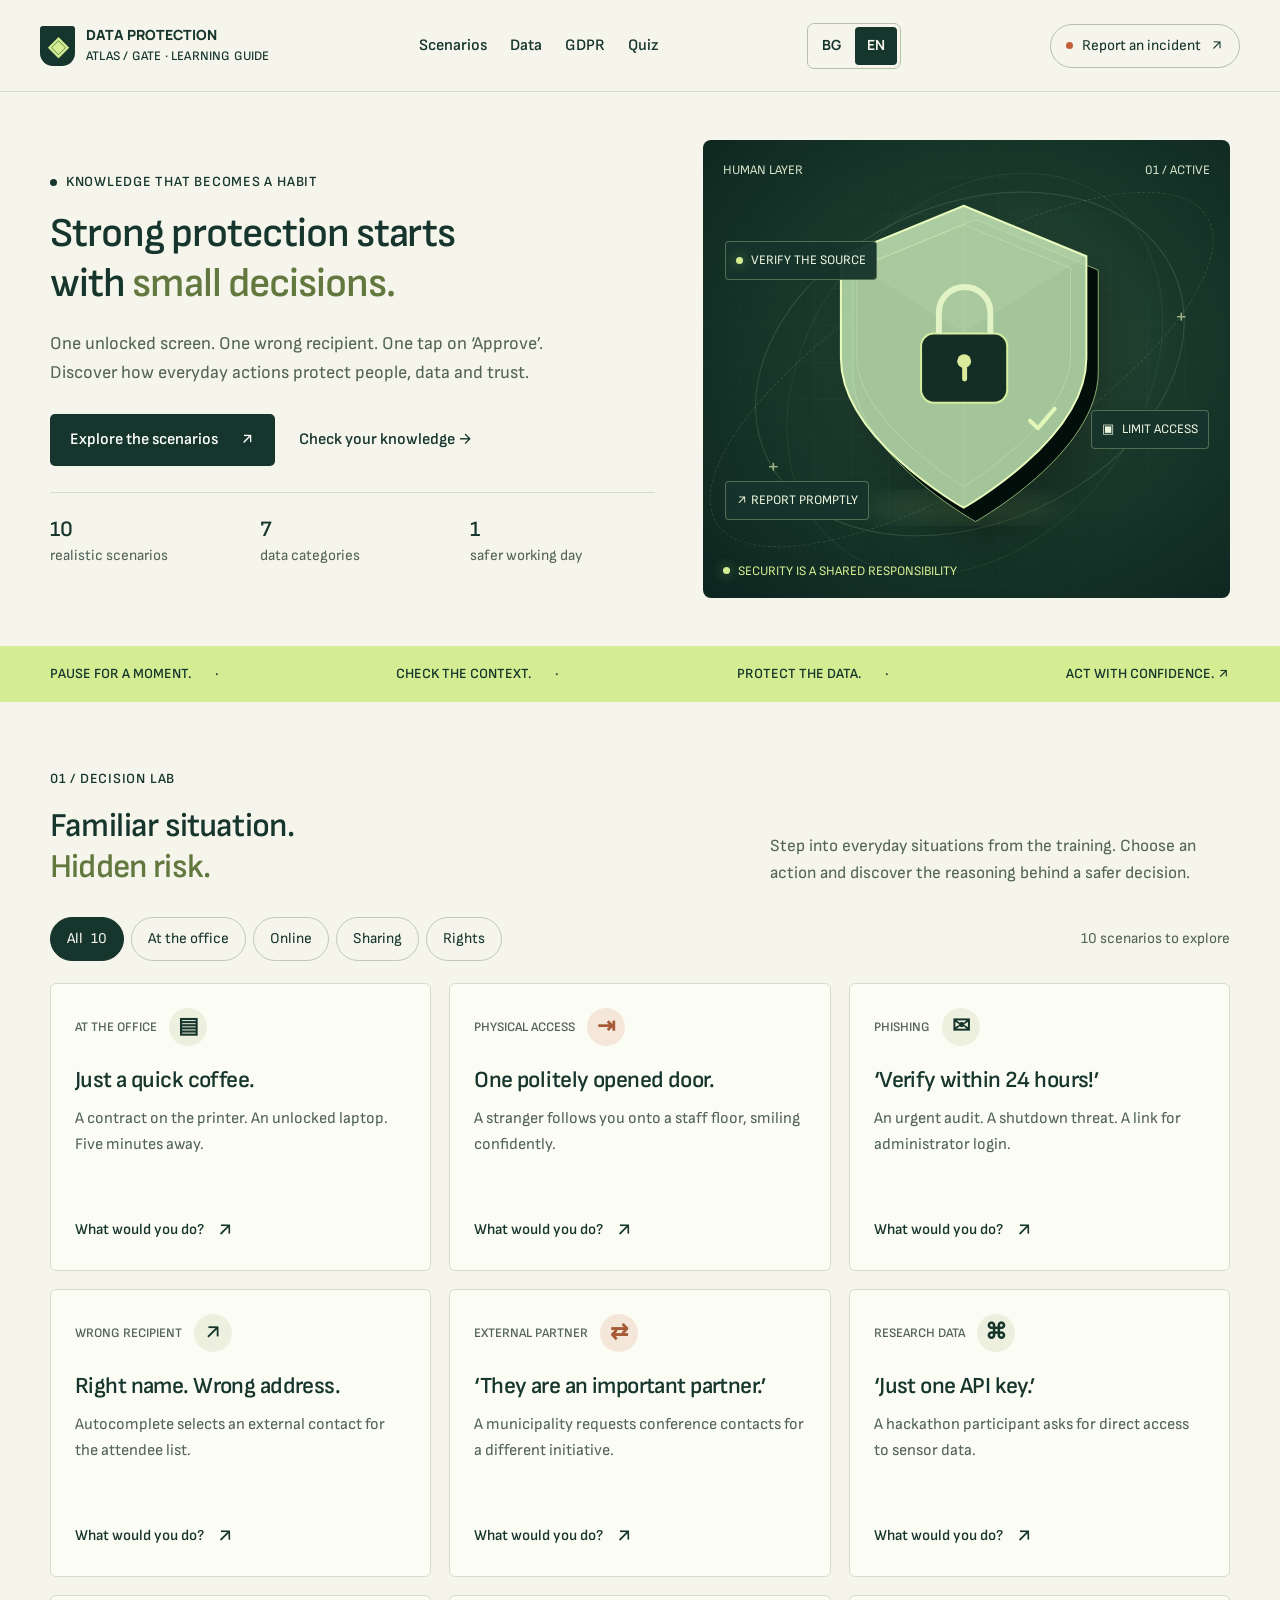
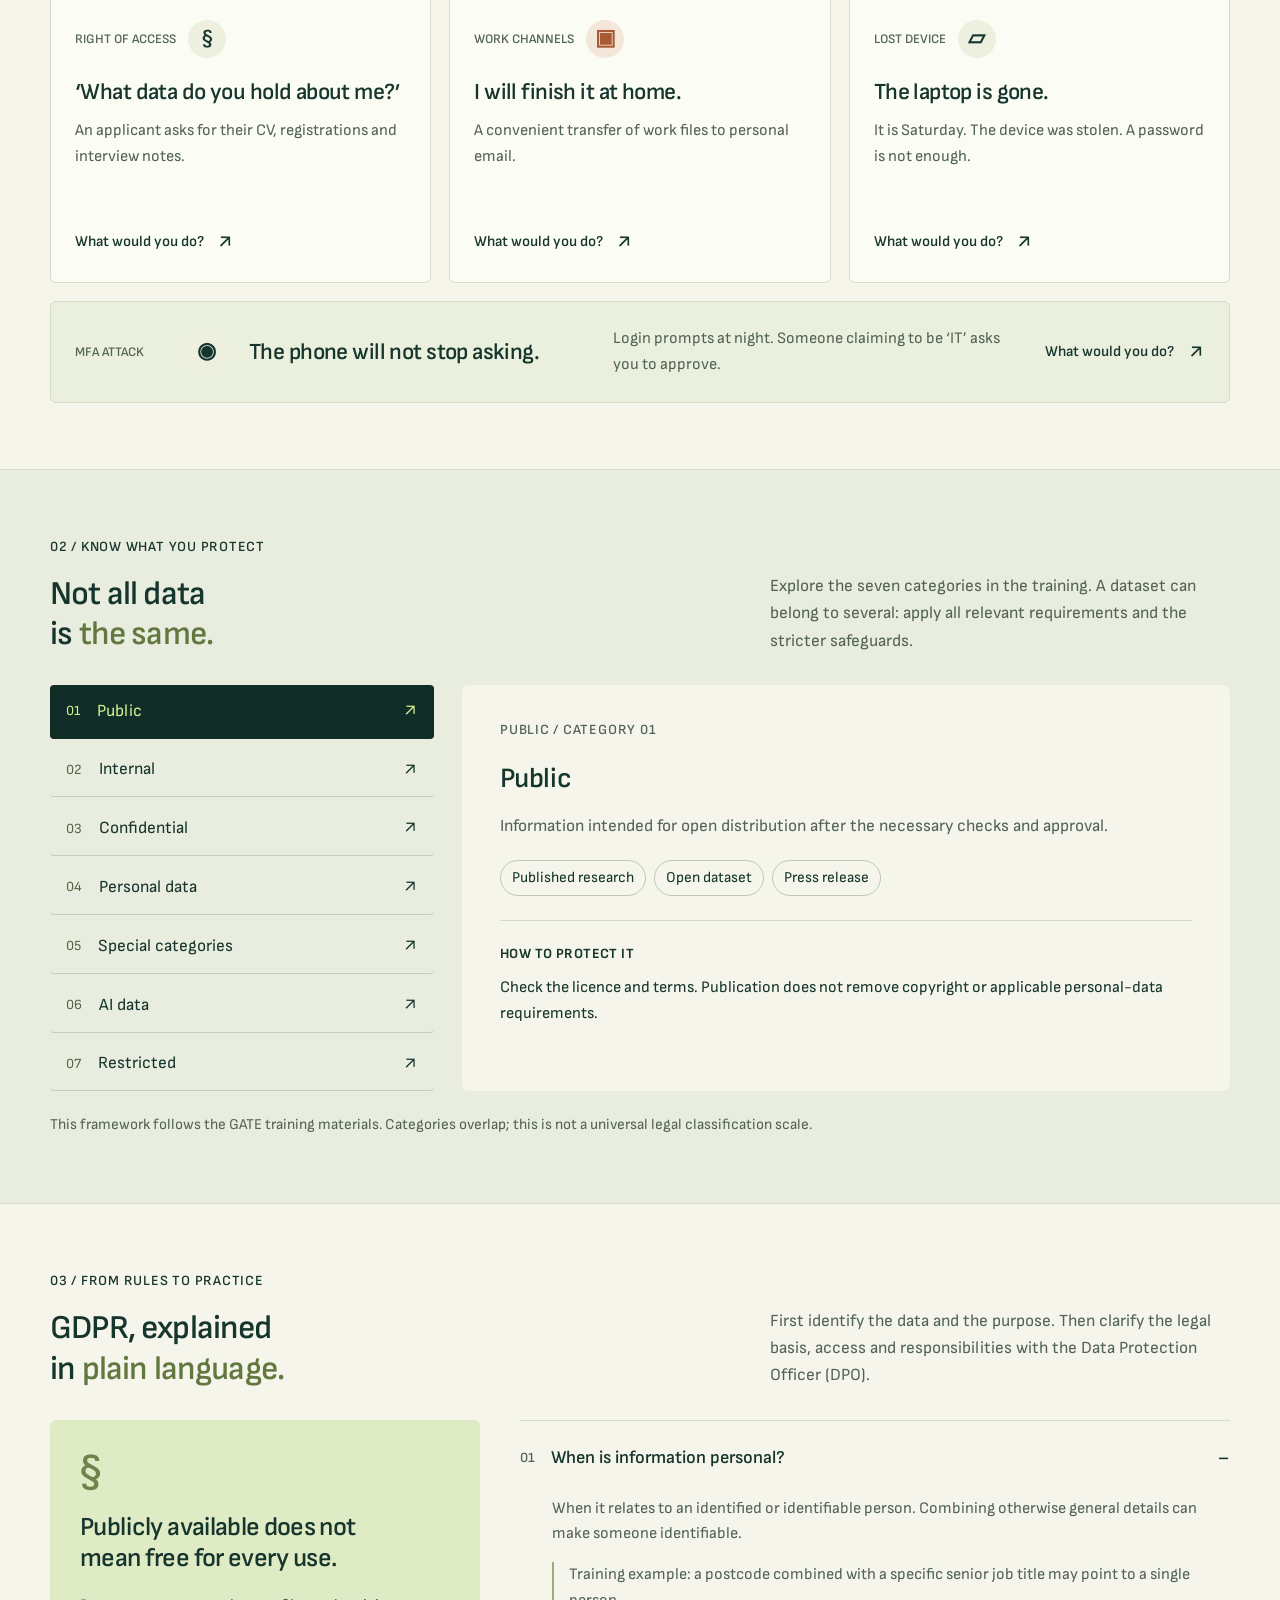
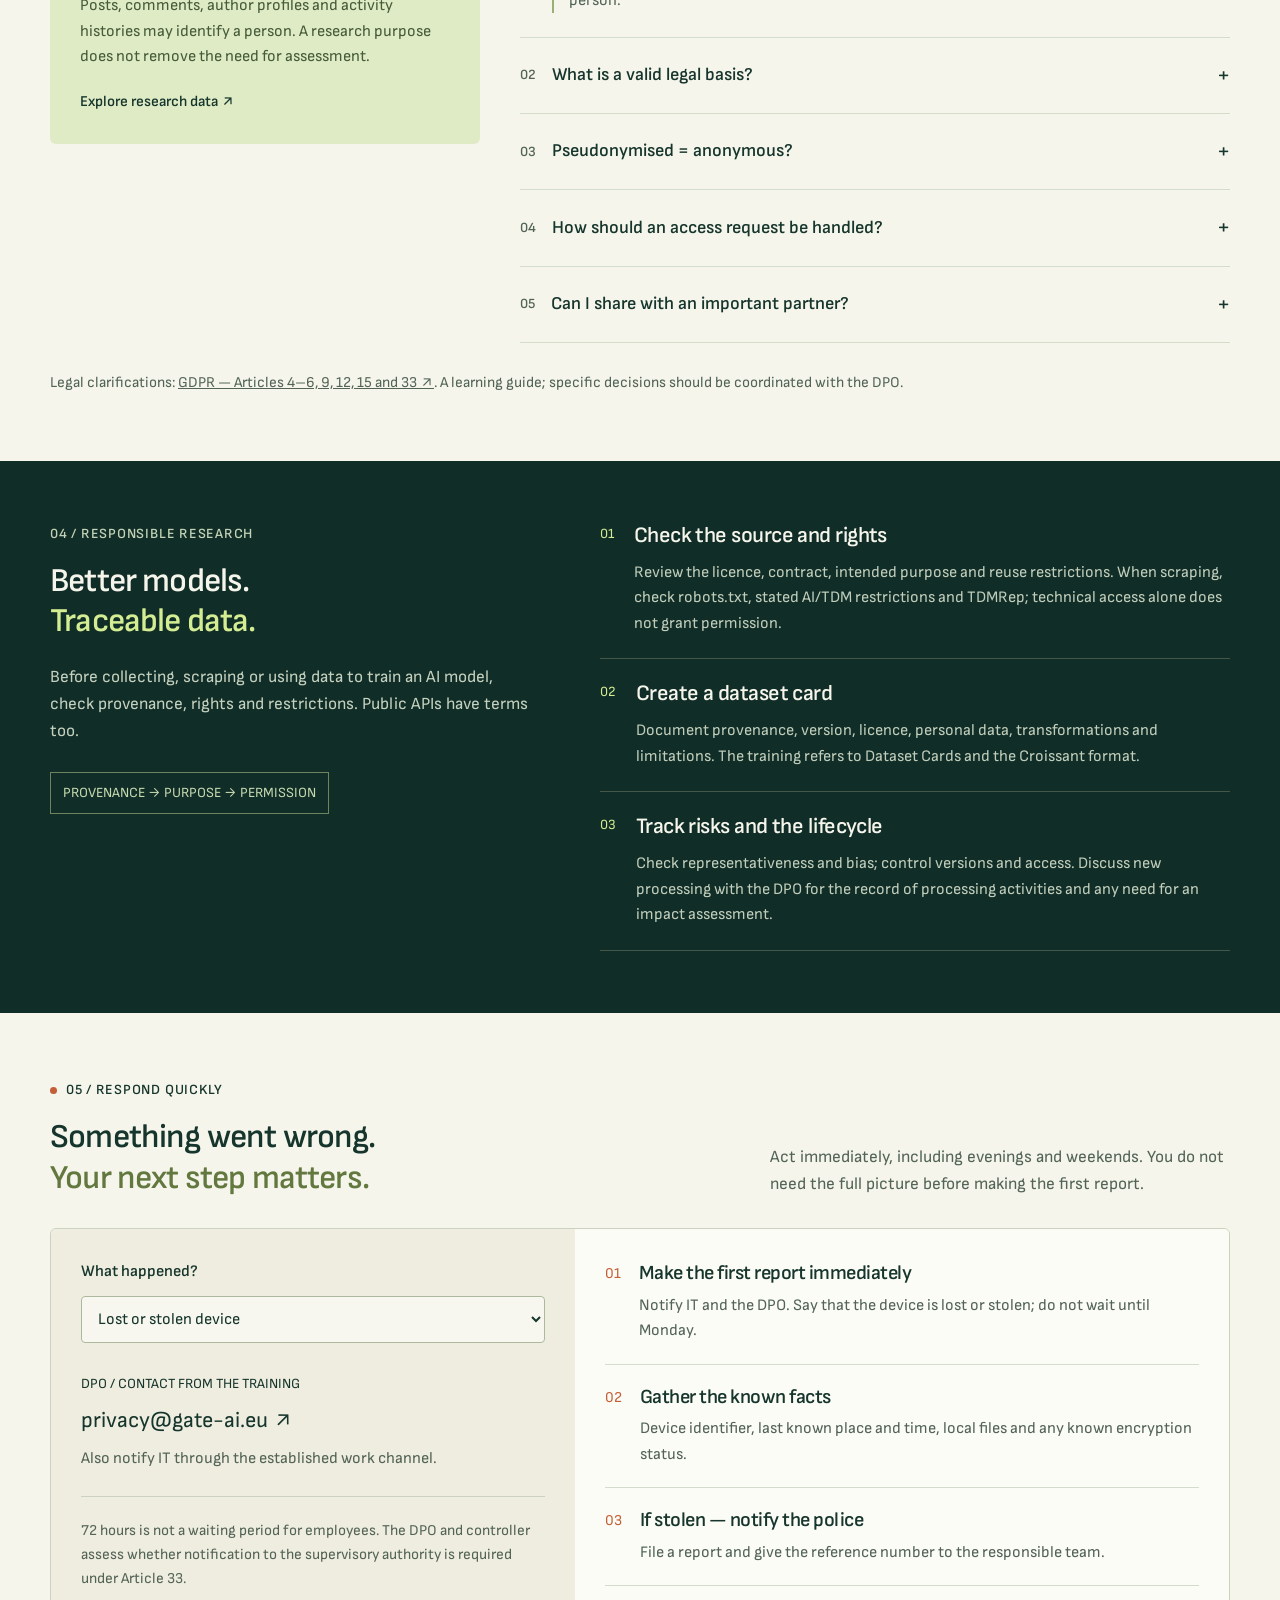
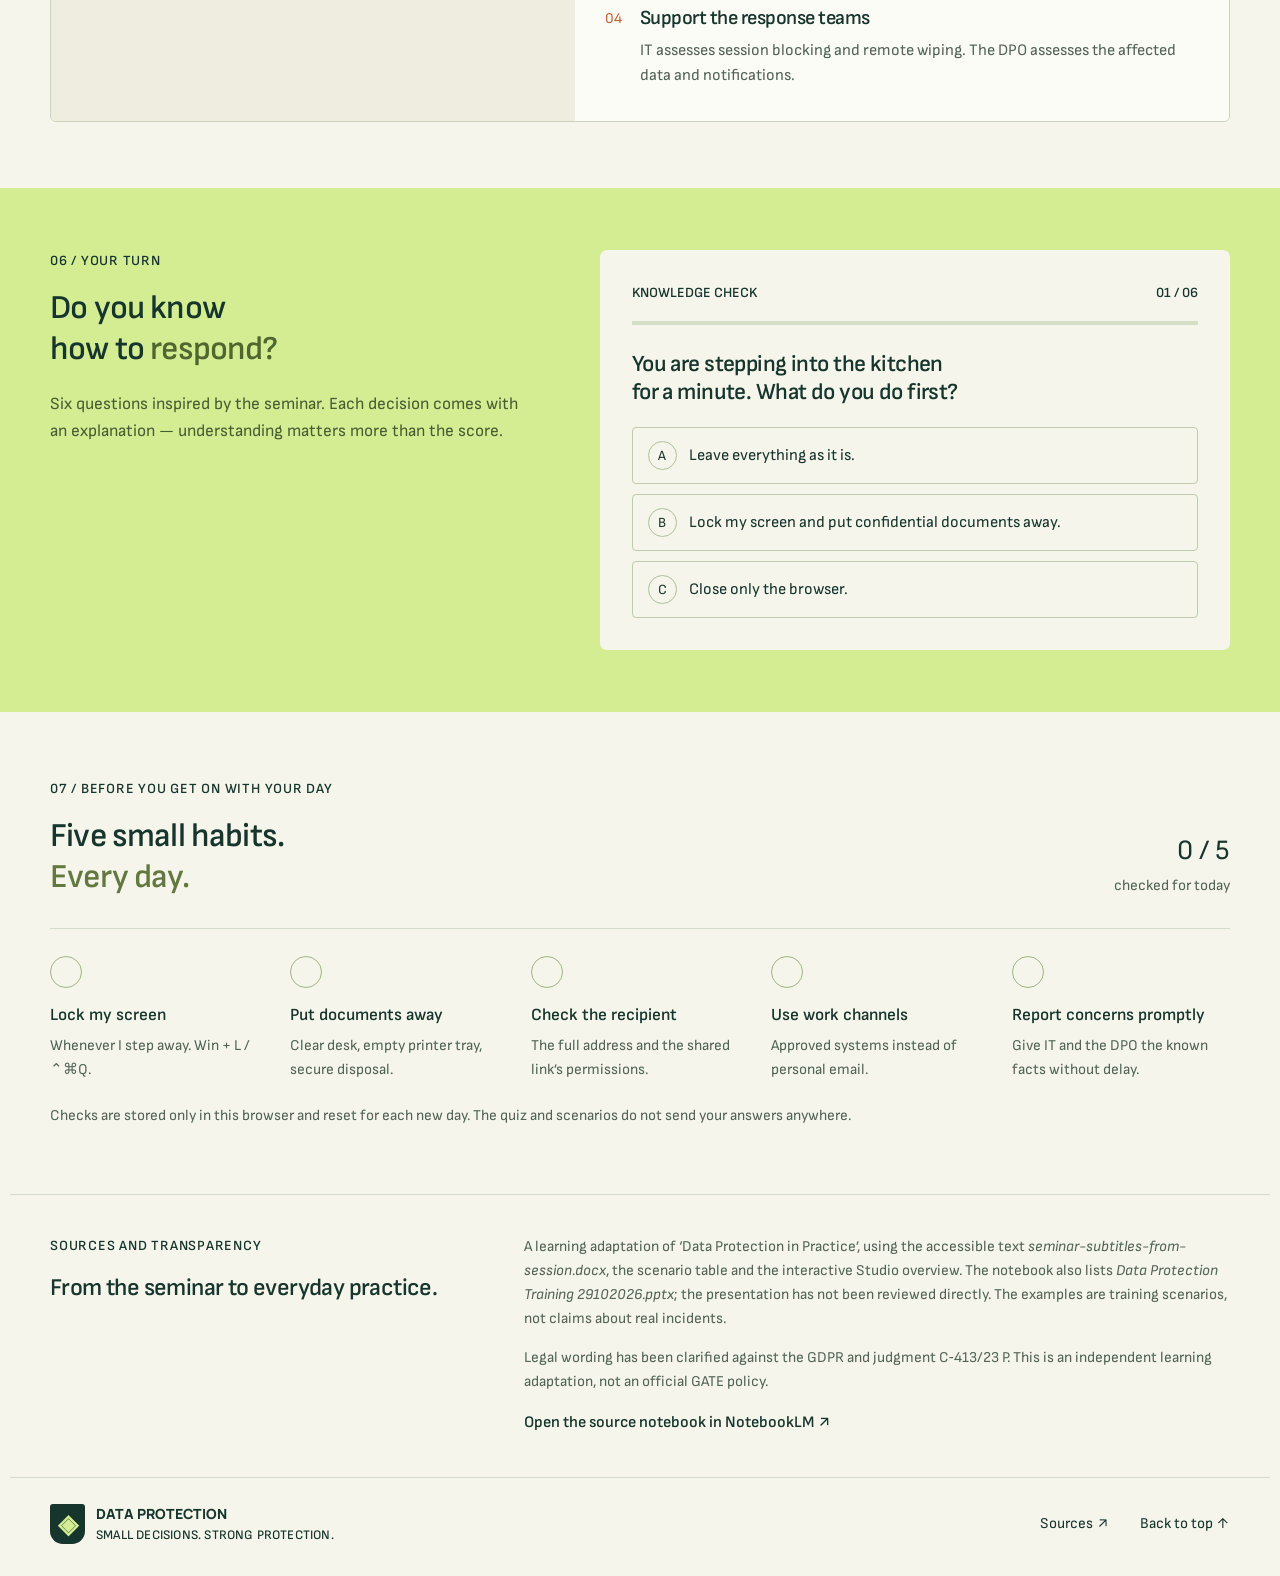
==== en/index.html @ f535b559 "Add bilingual website" ====
<!doctype html>
<html lang="en" data-other-language-url="../">
<head>
  <meta charset="utf-8"><meta name="viewport" content="width=device-width, initial-scale=1">
  <script src="../language.js"></script>
  <meta name="theme-color" content="#122e29">
  <meta name="description" content="Data protection in practice: interactive scenarios, GDPR, classification, research data and incident response. Based on Data Protection in Practice.">
  <title>Data Protection Atlas — Small decisions. Strong protection.</title>
  <link rel="icon" href="data:image/svg+xml,%3Csvg xmlns='http://www.w3.org/2000/svg' viewBox='0 0 64 64'%3E%3Crect width='64' height='64' rx='16' fill='%23122e29'/%3E%3Cpath d='M32 12 49 19v14c0 10-17 20-17 20S15 43 15 33V19Z' fill='%23d9ed98'/%3E%3C/svg%3E">
  <link rel="alternate" hreflang="bg" href="../"><link rel="alternate" hreflang="en" href="./">
  <link rel="preconnect" href="https://fonts.googleapis.com"><link rel="preconnect" href="https://fonts.gstatic.com" crossorigin>
  <link href="https://fonts.googleapis.com/css2?family=Manrope:wght@400;500;600;700;800&family=Sofia+Sans:wght@400;500;600;700;800;900&display=swap" rel="stylesheet">
  <link rel="stylesheet" href="../style.css?v=2"><script src="../content-en.js?v=2" defer></script><script src="../app.js?v=2" defer></script>
</head>
<body>
<a class="skip" href="#main">Skip to content</a><div id="reading-progress" aria-hidden="true"></div>
<header class="header"><a class="brand" href="#" aria-label="Data Protection Atlas — home"><span class="brand-icon">◈</span><span>DATA PROTECTION<span class="brand-sub">ATLAS / GATE · LEARNING GUIDE</span></span></a><nav aria-label="Main navigation"><a href="#scenarios">Scenarios</a><a href="#classification">Data</a><a href="#principles">GDPR</a><a href="#quiz">Quiz</a></nav><div class="language-switch" role="group" aria-label="Language / Език"><a href="../" data-language="bg" lang="bg" aria-label="Български" >BG</a><a href="./" data-language="en" lang="en" aria-label="English" aria-current="page">EN</a></div><a class="header-incident" href="#incident"><span class="signal"></span> Report an incident <span>↗</span></a><button id="menu-toggle" aria-label="Open menu" aria-expanded="false">☰</button></header>
<main id="main">
<section class="hero wrap">
  <div class="hero-copy"><p class="eyebrow"><span class="tiny-dot"></span> KNOWLEDGE THAT BECOMES A HABIT</p><h1>Strong protection starts with <em>small decisions.</em></h1><p class="hero-description">One unlocked screen. One wrong recipient. One tap on ‘Approve’. Discover how everyday actions protect people, data and trust.</p><div class="hero-actions"><a class="button dark" href="#scenarios">Explore the scenarios <span>↗</span></a><a class="text-link" href="#quiz">Check your knowledge <span>→</span></a></div><div class="hero-meta"><span><b>10</b> realistic scenarios</span><span><b>7</b> data categories</span><span><b>1</b> safer working day</span></div></div>
  <div class="hero-art" aria-label="Illustration: data protected by a multilayer shield" role="img"><div class="art-grid"></div><div class="orbit orbit-one"></div><div class="orbit orbit-two"></div><div class="orbit orbit-three"></div><div class="orbit-label label-one"><span class="status-dot"></span> VERIFY THE SOURCE</div><div class="orbit-label label-two"><span class="mini-lock">▣</span> LIMIT ACCESS</div><div class="orbit-label label-three">↗ REPORT PROMPTLY</div><div class="art-top">HUMAN LAYER <span>01 / ACTIVE</span></div><svg class="shield" viewBox="0 0 340 370" fill="none" xmlns="http://www.w3.org/2000/svg"><defs><linearGradient id="shieldFill" x1="40" y1="20" x2="300" y2="330"><stop stop-color="#b6d8aa" stop-opacity=".9"/><stop offset=".5" stop-color="#47725d"/><stop offset="1" stop-color="#1d4237"/></linearGradient><linearGradient id="edge" x1="20" y1="10" x2="330" y2="350"><stop stop-color="#e8fbbd"/><stop offset="1" stop-color="#477a58"/></linearGradient><filter id="glow"><feGaussianBlur stdDeviation="12"/></filter></defs><ellipse cx="170" cy="330" rx="100" ry="15" fill="#b7d776" opacity=".12" filter="url(#glow)"/><path d="M170 25 294 76v103c0 82-124 151-124 151S46 261 46 179V76L170 25Z" fill="#020e0a" stroke="#8eae71" stroke-width="1" transform="translate(12 14)"/><path d="M170 25 294 76v103c0 82-124 151-124 151S46 261 46 179V76L170 25Z" fill="url(#shieldFill)" stroke="url(#edge)" stroke-width="2"/><path d="M170 44 278 88v89c0 66-108 132-108 132S62 243 62 177V88L170 44Z" stroke="#ddf5b8" opacity=".35"/><path d="M170 25v305" stroke="#d8f4ae" opacity=".18"/><path d="m170 25 124 51-124 77L46 76 170 25Z" fill="#e3fac0" opacity=".09"/><rect x="127" y="154" width="87" height="70" rx="13" fill="#142e26" stroke="#d5eea0" stroke-width="2"/><path d="M145 154v-21a26 26 0 0 1 52 0v21" stroke="#e2f3c5" stroke-width="6"/><circle cx="170.5" cy="182" r="7" fill="#daec9c"/><path d="M171 189v11" stroke="#daec9c" stroke-width="5" stroke-linecap="round"/><path d="m237 242 8 8 17-20" stroke="#e3f7bb" stroke-width="4" stroke-linecap="round" stroke-linejoin="round"/></svg><span class="art-cross cross-one">+</span><span class="art-cross cross-two">+</span><div class="art-bottom"><span class="status-dot"></span> SECURITY IS A SHARED RESPONSIBILITY</div></div>
</section>
<div class="principle-strip"><div class="wrap"><span>PAUSE FOR A MOMENT.</span><span>CHECK THE CONTEXT.</span><span>PROTECT THE DATA.</span><span>ACT WITH CONFIDENCE. ↗</span></div></div>
<section class="section wrap" id="scenarios"><div class="section-heading"><div><p class="eyebrow">01 / DECISION LAB</p><h2>Familiar situation.<br><em>Hidden risk.</em></h2></div><p>Step into everyday situations from the training. Choose an action and discover the reasoning behind a safer decision.</p></div><div class="filter-row"><div class="filters" role="group" aria-label="Filter scenarios"><button class="filter active" data-filter="all" aria-pressed="true">All <span>10</span></button><button class="filter" data-filter="office" aria-pressed="false">At the office</button><button class="filter" data-filter="digital" aria-pressed="false">Online</button><button class="filter" data-filter="sharing" aria-pressed="false">Sharing</button><button class="filter" data-filter="rights" aria-pressed="false">Rights</button></div><span id="case-count" aria-live="polite">10 scenarios to explore</span></div><div id="scenario-grid" class="scenario-grid"></div></section>
<section class="classification-section" id="classification"><div class="wrap"><div class="section-heading"><div><p class="eyebrow">02 / KNOW WHAT YOU PROTECT</p><h2>Not all data<br>is <em>the same.</em></h2></div><p>Explore the seven categories in the training. A dataset can belong to several: apply all relevant requirements and the stricter safeguards.</p></div><div class="classification-layout"><div id="category-tabs" class="category-tabs" role="tablist" aria-label="Data categories" aria-orientation="vertical"></div><div id="category-panel" class="category-panel" role="tabpanel" tabindex="0"></div></div><p class="small-note">This framework follows the GATE training materials. Categories overlap; this is not a universal legal classification scale.</p></div></section>
<section class="section wrap" id="principles"><div class="section-heading"><div><p class="eyebrow">03 / FROM RULES TO PRACTICE</p><h2>GDPR, explained<br>in <em>plain language.</em></h2></div><p>First identify the data and the purpose. Then clarify the legal basis, access and responsibilities with the Data Protection Officer (DPO).</p></div><div class="gdpr-layout"><aside class="gdpr-card"><span class="huge-symbol">§</span><h3>Publicly available does not mean free for every use.</h3><p>Posts, comments, author profiles and activity histories may identify a person. A research purpose does not remove the need for assessment.</p><a href="#research">Explore research data ↗</a></aside><div class="accordions">
<details open><summary><span>01</span> When is information personal?</summary><div><p>When it relates to an identified or identifiable person. Combining otherwise general details can make someone identifiable.</p><p class="example">Training example: a postcode combined with a specific senior job title may point to a single person.</p></div></details>
<details><summary><span>02</span> What is a valid legal basis?</summary><div><p>Consent, contract, legal obligation, vital interests, public task or legitimate interests — depending on the processing. Research does not automatically qualify as a public task; the DPO checks the legal foundation and conditions.</p><p>Special categories also require an applicable Article 9 condition. Consent is one possible basis, not a universal solution.</p></div></details>
<details><summary><span>03</span> Pseudonymised = anonymous?</summary><div><p>Replacing names with codes does not guarantee anonymity. Assess the actual possibility of re-identification.</p><p>In C‑413/23 P, the Court clarifies that the assessment of pseudonymised data also depends on the recipient and the means available to them. Do not call a dataset anonymous simply because it has no names.</p><a class="source-link" href="https://curia.europa.eu/site/upload/docs/application/pdf/2025-09/cp250107en.pdf" target="_blank" rel="noopener">Court of Justice of the EU · C‑413/23 P ↗</a></div></details>
<details><summary><span>04</span> How should an access request be handled?</summary><div><p>Forward it to the DPO immediately. Identity and information about other people are checked before responding. The usual deadline is one month; Article 12(3) allows a further two months under its conditions, with notice within the first month.</p><p class="example">In the scenario: an applicant requests registrations, newsletter records, their CV and interview notes. Do not ignore the request or send an unchecked full archive.</p></div></details>
<details><summary><span>05</span> Can I share with an important partner?</summary><div><p>Partnership and urgency are not sufficient grounds. Clarify the recipient, purpose, permissibility, minimum scope, terms and secure channel with the responsible team.</p><p class="example">In the scenario: conference contacts are requested for another initiative. Hold the transfer until the DPO has reviewed it.</p></div></details>
</div></div><p class="legal-source">Legal clarifications: <a href="https://eur-lex.europa.eu/eli/reg/2016/679/oj?locale=en" target="_blank" rel="noopener">GDPR — Articles 4–6, 9, 12, 15 and 33 ↗</a>. A learning guide; specific decisions should be coordinated with the DPO.</p></section>
<section class="research-section" id="research"><div class="wrap research-layout"><div><p class="eyebrow">04 / RESPONSIBLE RESEARCH</p><h2>Better models.<br><em>Traceable data.</em></h2><p>Before collecting, scraping or using data to train an AI model, check provenance, rights and restrictions. Public APIs have terms too.</p><span class="research-stamp">PROVENANCE → PURPOSE → PERMISSION</span></div><div class="research-steps"><article><span>01</span><div><h3>Check the source and rights</h3><p>Review the licence, contract, intended purpose and reuse restrictions. When scraping, check robots.txt, stated AI/TDM restrictions and TDMRep; technical access alone does not grant permission.</p></div></article><article><span>02</span><div><h3>Create a dataset card</h3><p>Document provenance, version, licence, personal data, transformations and limitations. The training refers to Dataset Cards and the Croissant format.</p></div></article><article><span>03</span><div><h3>Track risks and the lifecycle</h3><p>Check representativeness and bias; control versions and access. Discuss new processing with the DPO for the record of processing activities and any need for an impact assessment.</p></div></article></div></div></section>
<section class="section wrap" id="incident"><div class="section-heading"><div><p class="eyebrow"><span class="orange-dot"></span> 05 / RESPOND QUICKLY</p><h2>Something went wrong.<br><em>Your next step matters.</em></h2></div><p>Act immediately, including evenings and weekends. You do not need the full picture before making the first report.</p></div><div class="incident-box"><div class="incident-sidebar"><label for="incident-select">What happened?</label><select id="incident-select"><option value="device">Lost or stolen device</option><option value="email">Email sent to the wrong recipient</option><option value="phishing">Phishing or a disclosed password</option><option value="mfa">Unexpected MFA prompts</option></select><div class="contact-box"><span>DPO / CONTACT FROM THE TRAINING</span><a href="mailto:privacy@gate-ai.eu">privacy@gate-ai.eu ↗</a><p>Also notify IT through the established work channel.</p></div><p class="incident-caution">72 hours is not a waiting period for employees. The DPO and controller assess whether notification to the supervisory authority is required under Article 33.</p></div><ol id="incident-steps" class="incident-steps" aria-live="polite"></ol></div></section>
<section class="quiz-section" id="quiz"><div class="wrap quiz-layout"><div class="quiz-intro"><p class="eyebrow">06 / YOUR TURN</p><h2>Do you know<br>how to <em>respond?</em></h2><p>Six questions inspired by the seminar. Each decision comes with an explanation — understanding matters more than the score.</p><div class="quiz-art" aria-hidden="true">?<span>✓</span></div></div><div id="quiz-content" class="quiz-content" aria-live="polite"></div></div></section>
<section class="section wrap" id="habits"><div class="section-heading"><div><p class="eyebrow">07 / BEFORE YOU GET ON WITH YOUR DAY</p><h2>Five small habits.<br><em>Every day.</em></h2></div><div class="habit-counter"><span id="habit-number">0 / 5</span><span>checked for today</span></div></div><div class="habits"><label><input type="checkbox" data-habit="screen"><span class="check-visual"></span><span><b>Lock my screen</b><small>Whenever I step away. Win + L / ⌃⌘Q.</small></span></label><label><input type="checkbox" data-habit="paper"><span class="check-visual"></span><span><b>Put documents away</b><small>Clear desk, empty printer tray, secure disposal.</small></span></label><label><input type="checkbox" data-habit="recipient"><span class="check-visual"></span><span><b>Check the recipient</b><small>The full address and the shared link’s permissions.</small></span></label><label><input type="checkbox" data-habit="channel"><span class="check-visual"></span><span><b>Use work channels</b><small>Approved systems instead of personal email.</small></span></label><label><input type="checkbox" data-habit="report"><span class="check-visual"></span><span><b>Report concerns promptly</b><small>Give IT and the DPO the known facts without delay.</small></span></label></div><p class="small-note">Checks are stored only in this browser and reset for each new day. The quiz and scenarios do not send your answers anywhere.</p></section>
<section class="sources wrap" id="sources"><div><p class="eyebrow">SOURCES AND TRANSPARENCY</p><h3>From the seminar to everyday practice.</h3></div><div><p>A learning adaptation of ‘Data Protection in Practice’, using the accessible text <i>seminar-subtitles-from-session.docx</i>, the scenario table and the interactive Studio overview. The notebook also lists <i>Data Protection Training 29102026.pptx</i>; the presentation has not been reviewed directly. The examples are training scenarios, not claims about real incidents.</p><p>Legal wording has been clarified against the GDPR and judgment C‑413/23 P. This is an independent learning adaptation, not an official GATE policy.</p><a class="text-link" href="https://notebook.google.com/notebook/cb498f1d-897c-44f0-a179-e2a9420a075d" target="_blank" rel="noopener">Open the source notebook in NotebookLM ↗</a></div></section>
</main><footer class="footer wrap"><a class="brand" href="#"><span class="brand-icon">◈</span><span>DATA PROTECTION<span class="brand-sub">SMALL DECISIONS. STRONG PROTECTION.</span></span></a><a href="#sources">Sources ↗</a><a href="#main">Back to top ↑</a></footer>
<dialog id="scenario-dialog" aria-labelledby="dialog-title"><button class="dialog-close" aria-label="Close scenario">×</button><div id="scenario-content"></div></dialog>
</body></html>
---- style.css ----
:root {
  --paper: #f5f5eb;
  --ink: #16352c;
  --muted: #536457;
  --lime: #d4ed93;
  --line: #d4dccb;
  --orange: #c35e36;
  --dark: #102d27;
  --font: 'Sofia Sans', sans-serif;
}
* { box-sizing: border-box; }
html { scroll-behavior: auto; scroll-padding-top: 112px; }
body { margin: 0; background: var(--paper); color: var(--ink); font-family: var(--font); font-size: 1.0625rem; line-height: 1.6; }
button, input, select { font: inherit; }
button, a, select, input { touch-action: manipulation; }
button, a { -webkit-tap-highlight-color: transparent; }
button { cursor: pointer; color: inherit; }
a { color: inherit; text-decoration: none; }
a:hover { text-decoration: underline; text-underline-offset: 4px; }
:is(button, a, summary, select, input):focus-visible { outline: 3px solid var(--orange); outline-offset: 4px; }
h1, h2, h3, p { margin: 0; }
h1, h2, h3 { font-weight: 600; line-height: 1.22; letter-spacing: -.025em; text-wrap: balance; }
h1 { font-size: clamp(2rem, 3.2vw, 2.75rem); max-width: 620px; }
h2 { font-size: clamp(1.75rem, 2.6vw, 2.125rem); }
h3 { font-size: 1.375rem; }
em { font-style: normal; color: #62783f; }
.wrap { max-width: 1260px; margin: auto; padding-inline: 40px; }
.header { position: sticky; top: 0; z-index: 40; background: var(--paper); min-height: 92px; max-width: 1380px; margin: auto; padding: 16px 40px; display: flex; align-items: center; justify-content: space-between; gap: 24px; border-bottom: 1px solid var(--line); }
.brand { display: flex; align-items: center; gap: 11px; font-family: Manrope, sans-serif; font-size: .875rem; font-weight: 800; line-height: 1.6; }
.brand:hover { text-decoration: none; }
.brand-icon { width: 35px; height: 40px; flex-shrink: 0; background: var(--ink); color: var(--lime); display: grid; place-content: center; border-radius: 3px 3px 13px 13px; font-size: 1.625rem; }
.brand-sub { font-family: var(--font); display: block; font-size: .8125rem; font-weight: 500; letter-spacing: .015em; }
.header nav { display: flex; gap: 23px; font-size: 1rem; font-weight: 600; }
.header nav a { padding-block: 8px; }
.header-incident { border: 1px solid #b5c1aa; border-radius: 24px; padding: 9px 15px; display: flex; gap: 9px; align-items: center; font-size: .9375rem; white-space: nowrap; }
.signal, .tiny-dot, .orange-dot, .status-dot { display: inline-block; width: 7px; height: 7px; border-radius: 50%; background: var(--orange); flex-shrink: 0; }
.tiny-dot { background: var(--ink); margin-right: 5px; }
.status-dot { background: var(--lime); box-shadow: 0 0 12px #b5d97c88; }
.orange-dot { margin-right: 5px; }
.language-switch { display: flex; flex-shrink: 0; border: 1px solid #b5c1aa; padding: 3px; border-radius: 7px; gap: 2px; }
.language-switch a { min-height: 38px; min-width: 42px; display: grid; place-content: center; border-radius: 4px; font-family: Manrope, sans-serif; font-size: .875rem; font-weight: 700; }
.language-switch a[aria-current] { background: var(--ink); color: var(--paper); }
.language-switch a:hover { background: #dce7c6; color: var(--ink); text-decoration: none; }
#menu-toggle { display: none; border: 1px solid var(--line); border-radius: 5px; background: transparent; min-height: 44px; min-width: 44px; font-size: 1.375rem; }
.eyebrow { font-size: .875rem; letter-spacing: .055em; font-weight: 600; line-height: 1.5; margin-bottom: 17px; }
.hero { display: grid; grid-template-columns: 1.15fr 1fr; align-items: center; gap: 48px; padding-top: 48px; padding-bottom: 48px; }
.hero-description { font-size: 1.125rem; max-width: 560px; margin-top: 22px; color: var(--muted); }
.hero-actions { display: flex; align-items: center; flex-wrap: wrap; gap: 18px 24px; margin-top: 26px; }
.button { display: inline-flex; justify-content: space-between; align-items: center; gap: 22px; padding: 12px 19px; border-radius: 5px; border: 1px solid transparent; font-size: 1rem; font-weight: 600; transition: background .2s; min-height: 46px; }
.button:hover { text-decoration: none; }
.button.dark { background: var(--ink); color: #fff; }
.button.dark:hover { background: #315440; }
.text-link { font-weight: 600; font-size: 1rem; text-underline-offset: 4px; }
.hero-meta { display: flex; gap: 25px; padding-top: 22px; margin-top: 26px; border-top: 1px solid var(--line); font-size: .9375rem; color: var(--muted); line-height: 1.45; }
.hero-meta span { flex: 1; }
.hero-meta b { font-size: 1.375rem; display: block; line-height: 1.4; color: var(--ink); font-weight: 600; }
.hero-art { background: radial-gradient(ellipse at 55% 45%, #396044 0%, #19382b 46%, #0c251f 100%); width: 100%; aspect-ratio: 1.15; min-height: 390px; border-radius: 8px; position: relative; overflow: hidden; color: var(--lime); isolation: isolate; }
.art-grid { position: absolute; inset: 0; background-image: linear-gradient(#b6d2920d 1px, transparent 1px), linear-gradient(90deg,#b6d2920d 1px,transparent 1px); background-size: 37px 37px; mask-image: radial-gradient(ellipse,black,transparent); }
.shield { position: absolute; width: 69%; height: 80%; left: 15%; top: 9%; filter: drop-shadow(12px 18px 23px #0005); animation: float 7s ease-in-out infinite; }
.orbit { position: absolute; border: 1px solid #cce3aa28; border-radius: 50%; width: 85%; height: 70%; left: 8%; top: 14%; transform: rotate(-24deg); }
.orbit-two { width: 110%; height: 46%; left: -6%; top: 27%; transform: rotate(-32deg); border-style: dashed; }
.orbit-three { width: 63%; height: 96%; top: 3%; left: 20%; transform: rotate(38deg); border-color: #b6d29215; }
.art-top { position: absolute; top: 20px; left: 20px; right: 20px; display: flex; justify-content: space-between; gap: 12px; font-size: .8125rem; color: #d6e2c9; }
.orbit-label { position: absolute; z-index: 2; display: flex; align-items: center; gap: 8px; font-size: .8125rem; color: #edf5df; border: 1px solid #9fb68a70; background: #17352cf5; padding: 8px 10px; border-radius: 4px; }
.label-one { top: 22%; left: 4%; }
.label-two { right: 4%; top: 59%; }
.label-three { bottom: 17%; left: 4%; }
.art-bottom { position: absolute; bottom: 18px; left: 20px; right: 20px; display: flex; gap: 8px; align-items: center; font-size: .8125rem; line-height: 1.4; }
.art-cross { position: absolute; color: #9eb184; font-size: 1.3125rem; }
.cross-one { top: 35%; right: 8%; }
.cross-two { bottom: 25%; left: 12%; }
.principle-strip { background: var(--lime); padding: 17px 0; }
.principle-strip .wrap { display: flex; justify-content: space-between; align-items: center; gap: 18px; font-size: .875rem; font-weight: 600; }
.principle-strip span:not(:last-child):after { content: '·'; margin-left: 24px; }
.section { padding-top: 66px; padding-bottom: 66px; }
.section-heading { display: flex; justify-content: space-between; align-items: flex-end; gap: 40px; margin-bottom: 30px; }
.section-heading > p { max-width: 460px; color: var(--muted); font-size: 1.0625rem; }
.filter-row { display: flex; align-items: center; justify-content: space-between; margin-bottom: 22px; gap: 18px; }
.filters { display: flex; gap: 7px; flex-wrap: wrap; }
.filter { border: 1px solid #bfcbb2; border-radius: 24px; background: transparent; padding: 8px 16px; font-size: .9375rem; min-height: 44px; }
.filter.active { background: var(--ink); color: var(--paper); border-color: var(--ink); }
.filter span { margin-left: 5px; }
#case-count { font-size: .9375rem; color: var(--muted); }
.scenario-grid { display: grid; grid-template-columns: repeat(3,1fr); gap: 18px; }
.scenario-card { padding: 24px; border: 1px solid var(--line); border-radius: 6px; background: #fbfcf4; display: flex; flex-direction: column; text-align: left; min-height: 288px; transition: border .2s, box-shadow .2s; }
.scenario-card:hover { border-color: #8b9f71; box-shadow: 0 5px 20px #16352c0c; }
.scenario-top { display: flex; align-items: center; justify-content: space-between; gap: 12px; font-size: .8125rem; font-weight: 600; color: var(--muted); margin-bottom: 20px; line-height: 1.4; }
.scenario-icon { font-size: 1.375rem; flex-shrink: 0; width: 38px; height: 38px; display: grid; place-content: center; border-radius: 50%; background: #edf0df; color: var(--ink); }
.scenario-card:nth-child(3n+2) .scenario-icon { background: #f4e6d9; color: #a65b36; }
.scenario-card h3 { font-size: 1.4375rem; }
.scenario-card p { font-size: 1rem; color: var(--muted); margin: 12px 0 23px; }
.scenario-bottom { display: flex; justify-content: space-between; align-items: center; gap: 12px; margin-top: auto; font-size: .9375rem; font-weight: 600; }
.scenario-bottom .arrow { font-size: 1.25rem; }
.scenario-grid:has(> :nth-child(10)) .scenario-card:last-child { grid-column: 1/-1; min-height: auto; display: grid; grid-template-columns: 150px 1fr 1.2fr 160px; gap: 24px; align-items: center; background: #eaf0dd; }
.scenario-grid:has(> :nth-child(10)) .scenario-card:last-child :is(.scenario-top,p,.scenario-bottom) { margin: 0; }
.classification-section { background: #e9eddf; border-block: 1px solid var(--line); padding: 66px 0; }
.classification-layout { display: grid; grid-template-columns: .85fr 1.7fr; gap: 28px; }
.category-tabs { display: flex; flex-direction: column; gap: 5px; }
.category-tab { display: flex; align-items: center; gap: 17px; background: transparent; border: 0; border-bottom: 1px solid #c4cfb8; text-align: left; padding: 12px 16px; font-size: 1.0625rem; border-radius: 4px; min-height: 51px; }
.category-tab span { font-size: .875rem; color: #536745; }
.category-tab b { margin-left: auto; font-size: 1.125rem; font-weight: 400; }
.category-tab[aria-selected=true] { background: var(--dark); color: var(--lime); border-color: var(--dark); }
.category-tab[aria-selected=true] span { color: var(--lime); }
.category-panel { background: var(--paper); padding: 34px 38px; border-radius: 6px; min-height: 380px; }
.category-panel .eyebrow { color: var(--muted); }
.category-panel h3 { font-size: 1.75rem; margin: 22px 0 17px; }
.category-panel > p:not(.eyebrow) { font-size: 1.0625rem; color: var(--muted); }
.category-examples { display: flex; gap: 8px; flex-wrap: wrap; margin: 20px 0; }
.category-examples span { font-size: .9375rem; border: 1px solid #bdc9af; padding: 5px 11px; border-radius: 20px; }
.category-rule { border-top: 1px solid var(--line); padding-top: 19px; margin-top: 24px; }
.category-rule b { font-size: .875rem; letter-spacing: .03em; }
.category-rule p { font-size: 1rem; margin-top: 8px; }
.small-note { font-size: .9375rem; color: var(--muted); margin-top: 22px; }
.gdpr-layout { display: grid; grid-template-columns: 1fr 1.65fr; gap: 40px; }
.gdpr-card { padding: 30px; background: #dfebc5; border-radius: 6px; align-self: start; }
.huge-symbol { display: inline-block; font-size: 2.75rem; font-weight: 500; line-height: 1; color: #6e844b; }
.gdpr-card h3 { font-size: 1.625rem; margin: 18px 0; }
.gdpr-card p { font-size: 1rem; color: #455b39; }
.gdpr-card a { display: block; margin-top: 20px; font-size: .9375rem; font-weight: 600; }
.accordions details { border-bottom: 1px solid var(--line); }
.accordions details:first-child { border-top: 1px solid var(--line); }
.accordions summary { display: flex; gap: 16px; align-items: center; list-style: none; cursor: pointer; padding: 20px 0; font-size: 1.125rem; font-weight: 600; }
.accordions summary::-webkit-details-marker { display: none; }
.accordions summary span { font-size: .875rem; color: var(--muted); }
.accordions summary:after { content: '+'; margin-left: auto; font-size: 1.375rem; font-weight: 400; }
.accordions details[open] summary:after { content: '−'; }
.accordions details > div { padding: 0 8px 24px 32px; font-size: 1rem; color: var(--muted); }
.accordions details p + p { margin-top: 15px; }
.example { border-left: 2px solid #9aaf74; padding-left: 15px; }
.source-link { display: inline-block; margin-top: 14px; font-size: .9375rem; text-decoration: underline; }
.legal-source { font-size: .9375rem; color: var(--muted); margin-top: 28px; }
.legal-source a { text-decoration: underline; }
.research-section { background: var(--dark); color: var(--paper); padding: 62px 0; }
.research-layout { display: grid; grid-template-columns: 1fr 1.3fr; gap: 65px; }
.research-section em { color: var(--lime); }
.research-section .eyebrow { color: #c3d2b6; }
.research-layout > div > p:not(.eyebrow) { font-size: 1.0625rem; color: #c5d1bf; margin-top: 22px; }
.research-stamp { display: inline-block; font-size: .875rem; color: #c5d9af; border: 1px solid #6e845f; padding: 9px 12px; margin-top: 26px; }
.research-steps article { display: flex; gap: 20px; padding: 22px 0; border-bottom: 1px solid #43584a; }
.research-steps article:first-child { padding-top: 0; }
.research-steps article > span { font-size: .875rem; color: var(--lime); }
.research-steps h3 { font-size: 1.375rem; }
.research-steps p { font-size: 1rem; margin-top: 10px; color: #c0cdbb; }
.incident-box { display: grid; grid-template-columns: 1fr 1.25fr; border: 1px solid #cdd1bf; border-radius: 6px; overflow: hidden; }
.incident-sidebar { background: #eeeddf; padding: 30px; }
.incident-sidebar label { display: block; font-size: 1rem; font-weight: 600; margin-bottom: 11px; }
.incident-sidebar select { padding: 12px 30px 12px 12px; max-width: 100%; width: 100%; border: 1px solid #acb99e; background: #f7f7ef; color: var(--ink); border-radius: 4px; font-size: 1rem; }
.contact-box { margin-top: 30px; }
.contact-box > span { font-size: .875rem; display: block; }
.contact-box a { font-size: 1.375rem; display: block; margin: 8px 0; overflow-wrap: anywhere; }
.contact-box p { font-size: 1rem; color: var(--muted); }
.incident-caution { font-size: .9375rem; border-top: 1px solid #cdd1bf; padding-top: 22px; margin-top: 24px; color: var(--muted); }
.incident-steps { list-style: none; padding: 12px 30px; margin: 0; background: #fcfcf6; counter-reset: step; }
.incident-steps li { display: flex; gap: 18px; padding: 20px 0; border-bottom: 1px solid var(--line); counter-increment: step; }
.incident-steps li:last-child { border: 0; }
.incident-steps li:before { content: '0' counter(step); flex-shrink: 0; color: var(--orange); font-size: .9375rem; margin-top: 1px; }
.incident-steps h3 { font-size: 1.25rem; }
.incident-steps p { font-size: 1rem; color: var(--muted); margin-top: 7px; }
.quiz-section { background: var(--lime); padding: 62px 0; }
.quiz-layout { display: grid; grid-template-columns: 1fr 1.3fr; gap: 65px; }
.quiz-intro h2 em { color: #4f672e; }
.quiz-intro > p:not(.eyebrow) { font-size: 1.0625rem; margin-top: 22px; color: #475d32; }
.quiz-art { display: none; }
.quiz-content { padding: 32px; background: var(--paper); border-radius: 7px; align-self: start; min-height: 390px; }
.quiz-top { font-size: .875rem; font-weight: 600; display: flex; justify-content: space-between; gap: 15px; margin-bottom: 17px; }
.quiz-track { height: 4px; background: #d5dfc5; margin-bottom: 25px; }
.quiz-track span { display: block; height: 100%; background: #78964d; transition: width .3s; }
.quiz-content h3 { font-size: 1.4375rem; margin-bottom: 21px; }
.answer-options { display: flex; flex-direction: column; gap: 10px; }
.answer-option { display: flex; gap: 12px; align-items: center; text-align: left; border: 1px solid #bdcbae; border-radius: 4px; padding: 13px 15px; background: transparent; font-size: 1rem; line-height: 1.5; min-height: 49px; }
.answer-option:before { content: attr(data-letter); font-size: .875rem; border: 1px solid #afc199; width: 27px; height: 27px; display: grid; place-content: center; flex-shrink: 0; border-radius: 50%; }
.answer-option:hover:not(:disabled) { background: #e8eedb; }
.answer-option.correct { background: #dfecc6; border-color: #789647; }
.answer-option.wrong { background: #f3e4d9; border-color: #b8754b; }
.answer-option:disabled { cursor: default; color: var(--ink); }
.feedback { font-size: 1rem; background: #e6edd9; padding: 19px; border-radius: 4px; margin-top: 18px; }
.feedback.wrong { background: #f1e4d9; }
.feedback b { display: block; margin-bottom: 7px; }
.feedback .button { margin-top: 18px; }
.quiz-result-number { font-size: 2.5rem; line-height: 1.2; font-weight: 600; margin: 20px 0; }
.quiz-result-number span { font-size: 1.5rem; color: #607440; }
.quiz-result p { font-size: 1rem; color: var(--muted); margin-bottom: 20px; }
.habit-counter { display: flex; flex-direction: column; align-items: flex-end; font-size: .9375rem; color: var(--muted); }
.habit-counter > span:first-child { font-size: 1.75rem; color: var(--ink); }
.habits { display: grid; grid-template-columns: repeat(5,1fr); gap: 22px; border-top: 1px solid var(--line); padding-top: 27px; }
.habits label { display: flex; flex-direction: column; gap: 16px; position: relative; cursor: pointer; }
.habits input { position: absolute; left: 0; top: 0; width: 32px; height: 32px; opacity: 0; cursor: pointer; }
.check-visual { width: 32px; height: 32px; border: 1px solid #9fb588; border-radius: 50%; display: grid; place-content: center; flex-shrink: 0; }
.habits input:checked + .check-visual { background: var(--ink); border-color: var(--ink); color: var(--lime); }
.habits input:checked + .check-visual:after { content: '✓'; font-size: 1rem; }
.habits input:focus-visible + .check-visual { outline: 3px solid var(--orange); outline-offset: 4px; }
.habits b { font-size: 1.0625rem; display: block; line-height: 1.4; font-weight: 600; }
.habits small { font-size: .9375rem; color: var(--muted); display: block; margin-top: 7px; }
.sources { padding-top: 40px; padding-bottom: 40px; border-top: 1px solid var(--line); display: grid; grid-template-columns: .9fr 1.5fr; gap: 50px; }
.sources h3 { font-size: 1.5rem; }
.sources p:not(.eyebrow) { font-size: .9375rem; color: var(--muted); margin-bottom: 15px; }
.footer { padding-top: 25px; padding-bottom: 30px; border-top: 1px solid var(--line); display: flex; align-items: center; gap: 30px; }
.footer .brand { margin-right: auto; }
.footer > a:not(.brand) { font-size: .9375rem; }
.skip { position: fixed; left: 20px; top: -80px; z-index: 100; background: var(--lime); padding: 10px; }
.skip:focus { top: 10px; }
#reading-progress { position: fixed; top: 0; left: 0; width: 0; height: 3px; background: var(--orange); z-index: 50; }
dialog { border: 1px solid #a6b995; background: var(--paper); color: var(--ink); border-radius: 10px; padding: 38px; max-width: 690px; width: calc(100% - 32px); max-height: 90vh; overflow: auto; box-shadow: 0 30px 130px #0005; }
dialog::backdrop { background: #0c201dcc; backdrop-filter: blur(7px); }
.dialog-close { position: absolute; right: 9px; top: 7px; font-size: 1.75rem; border: 0; background: transparent; line-height: 1; min-height: 44px; min-width: 44px; }
.dialog-tag { font-size: .875rem; color: var(--muted); margin: 0 20px 19px 0; }
.dialog-title { font-size: 1.75rem; margin-bottom: 20px; }
.dialog-story { font-size: 1.0625rem; color: var(--muted); margin-bottom: 25px; }
.dialog-question { font-size: .9375rem; font-weight: 600; margin-bottom: 13px; }
.dialog-source { font-size: .9375rem; color: var(--muted); margin-top: 20px; }
.dialog-source a { text-decoration: underline; }
.scenario-done { color: #466724; }
.case-status { display: block; font-size: .9375rem; margin-top: 17px; color: var(--muted); }
@keyframes float { 0%,100% { transform: translateY(0) rotate(-1deg); } 50% { transform: translateY(-6px) rotate(1deg); } }
@media (max-width: 1150px) {
  .wrap { padding-inline: 30px; }
  .header { padding-inline: 30px; gap: 18px; }
  .header nav { gap: 15px; }
  .header-incident { font-size: .875rem; padding: 9px 11px; }
  .hero { gap: 32px; }
  .hero-art { min-height: 380px; }
  .hero-meta { gap: 17px; }
  .scenario-grid { grid-template-columns: repeat(2,1fr); }
  .scenario-grid:has(> :nth-child(10)) .scenario-card:last-child { grid-column: auto; display: flex; min-height: 288px; }
  .scenario-grid:has(> :nth-child(10)) .scenario-card:last-child .scenario-top { margin-bottom: 20px; }
  .scenario-grid:has(> :nth-child(10)) .scenario-card:last-child p { margin: 12px 0 23px; }
  .scenario-grid:has(> :nth-child(10)) .scenario-card:last-child .scenario-bottom { margin-top: auto; }
  .research-layout, .quiz-layout { gap: 40px; }
  .habits { grid-template-columns: repeat(3,1fr); gap: 28px; }
}
@media (max-width: 1000px) {
  .header { flex-wrap: wrap; }
  .header nav { display: none; position: absolute; left: 0; right: 0; top: 100%; z-index: 10; padding: 20px 30px; background: var(--paper); border-bottom: 1px solid var(--line); justify-content: space-around; gap: 20px; }
  .header nav.open { display: flex; }
  .language-switch { margin-left: auto; }
  #menu-toggle { display: block; }
  .hero { gap: 26px; }
  .hero-art { min-height: 360px; }
  .hero-description { font-size: 1.0625rem; }
  .art-top { font-size: .8125rem; left: 15px; right: 15px; }
  .art-bottom { left: 15px; right: 15px; }
  .orbit-label { font-size: .8125rem; }
  .hero-meta { flex-wrap: wrap; }
  .hero-meta span { flex-basis: 80px; }
  .principle-strip span:not(:last-child):after { display: none; }
  .section-heading { gap: 28px; }
  .section-heading > p { max-width: 42%; }
  .classification-layout { grid-template-columns: .9fr 1.4fr; gap: 22px; }
  .category-panel { padding: 28px; }
  .gdpr-layout { grid-template-columns: 1fr 1.5fr; gap: 27px; }
  .gdpr-card { padding: 25px; }
  .research-layout, .quiz-layout { gap: 30px; grid-template-columns: 1fr 1.3fr; }
  .quiz-content { padding: 26px; }
  .incident-sidebar { padding: 25px; }
  .incident-steps { padding-inline: 24px; }
}
@media (max-width: 700px) {
  .wrap { padding-inline: 22px; }
  .header { min-height: 82px; padding: 16px 22px; gap: 12px; }
  .brand { font-size: .8125rem; gap: 8px; }
  .brand-sub { font-size: .8125rem; }
  .brand-icon { width: 29px; height: 35px; font-size: 1.375rem; }
  .header .brand-sub { max-width: 195px; }
  .header-incident { display: none; }
  .header nav { padding: 15px 22px; gap: 16px; flex-wrap: wrap; }
  .language-switch a { min-width: 38px; min-height: 36px; }
  #menu-toggle { min-width: 40px; }
  .hero { display: flex; flex-direction: column; gap: 32px; padding-top: 34px; padding-bottom: 35px; }
  .hero-copy { width: 100%; }
  h1 { font-size: 2.125rem; line-height: 1.23; max-width: 580px; }
  h2 { font-size: 1.875rem; }
  .eyebrow { font-size: .875rem; margin-bottom: 16px; }
  .hero-description { margin-top: 19px; max-width: none; }
  .hero-actions { margin-top: 23px; gap: 18px; }
  .hero-meta { gap: 18px; margin-top: 23px; padding-top: 20px; font-size: .9375rem; }
  .hero-art { min-height: 350px; max-width: 520px; aspect-ratio: 1.25; }
  .art-top { top: 17px; }
  .art-bottom { bottom: 15px; }
  .principle-strip .wrap { display: grid; grid-template-columns: 1fr 1fr; gap: 12px 24px; font-size: .875rem; }
  .section { padding-top: 48px; padding-bottom: 48px; }
  .section-heading { display: block; margin-bottom: 27px; }
  .section-heading > p { max-width: none; margin-top: 19px; }
  .filter-row { display: block; }
  .filters { gap: 7px; }
  .filter { padding: 8px 13px; }
  #case-count { display: block; margin-top: 15px; }
  .scenario-grid { gap: 15px; }
  .scenario-card { padding: 21px; min-height: 280px; }
  .scenario-card h3 { font-size: 1.375rem; }
  .scenario-grid:has(> :nth-child(10)) .scenario-card:last-child { gap: 0; }
  .classification-section { padding: 48px 0; }
  .classification-layout { display: flex; flex-direction: column; gap: 18px; }
  .category-tabs { display: grid; grid-template-columns: 1fr 1fr; gap: 7px; }
  .category-tab { min-height: 50px; font-size: 1rem; padding: 10px 13px; border: 1px solid #bdcbb0; gap: 10px; }
  .category-tab:last-child { grid-column: 1/-1; }
  .category-tab b { display: none; }
  .category-panel { padding: 26px; min-height: 360px; }
  .category-panel h3 { font-size: 1.625rem; margin-top: 20px; }
  .gdpr-layout { display: block; }
  .gdpr-card { padding: 26px; margin-bottom: 28px; }
  .huge-symbol { float: right; margin-left: 15px; }
  .gdpr-card h3 { margin-top: 0; font-size: 1.5rem; }
  .accordions summary { font-size: 1.125rem; gap: 13px; }
  .accordions details > div { padding-left: 28px; }
  .research-section, .quiz-section { padding: 48px 0; }
  .research-layout, .quiz-layout { display: block; }
  .research-steps { margin-top: 30px; }
  .research-steps article { gap: 17px; }
  .incident-box { display: block; }
  .incident-sidebar { padding: 25px; }
  .incident-steps { padding: 10px 25px; }
  .quiz-content { margin-top: 28px; padding: 26px; min-height: 370px; }
  .quiz-content h3 { font-size: 1.375rem; }
  .quiz-top { font-size: .875rem; }
  .habit-counter { margin-top: 20px; align-items: center; flex-direction: row; gap: 15px; }
  .habits { grid-template-columns: 1fr 1fr; gap: 27px; }
  .sources { grid-template-columns: 1fr; gap: 22px; padding-top: 34px; padding-bottom: 34px; }
  .footer { gap: 20px; flex-wrap: wrap; }
  .footer .brand { width: 100%; margin-bottom: 6px; }
  dialog { padding: 32px 25px; }
  .dialog-title { font-size: 1.625rem; }
}
@media (max-width: 480px) {
  .header { gap: 10px; }
  .header .brand { flex: 1 1 180px; }
  .header .brand-sub { max-width: 175px; line-height: 1.35; margin-top: 2px; }
  .language-switch { gap: 0; padding: 2px; }
  .language-switch a { min-width: 34px; }
  h1 { font-size: 2rem; }
  .hero-meta { gap: 15px; }
  .hero-art { min-height: 335px; aspect-ratio: 1; }
  .art-top { font-size: .8125rem; gap: 8px; }
  .orbit-label { padding: 7px 8px; font-size: .8125rem; }
  .art-bottom { font-size: .8125rem; }
  .principle-strip .wrap { gap: 12px 16px; }
  .scenario-grid { grid-template-columns: 1fr; }
  .scenario-card, .scenario-grid:has(> :nth-child(10)) .scenario-card:last-child { min-height: auto; padding: 24px; }
  .scenario-card .scenario-top { margin-bottom: 18px; }
  .scenario-bottom { padding-top: 2px; }
  .habits { grid-template-columns: 1fr; }
  .habits label { flex-direction: row; align-items: flex-start; gap: 16px; }
  .quiz-content { padding: 23px; }
  .answer-option { padding: 12px; gap: 10px; }
  .feedback { padding: 16px; }
}
@media (prefers-reduced-motion: reduce) {
  html { scroll-behavior: auto; }
  *, *:before, *:after { animation: none !important; transition: none !important; }
}
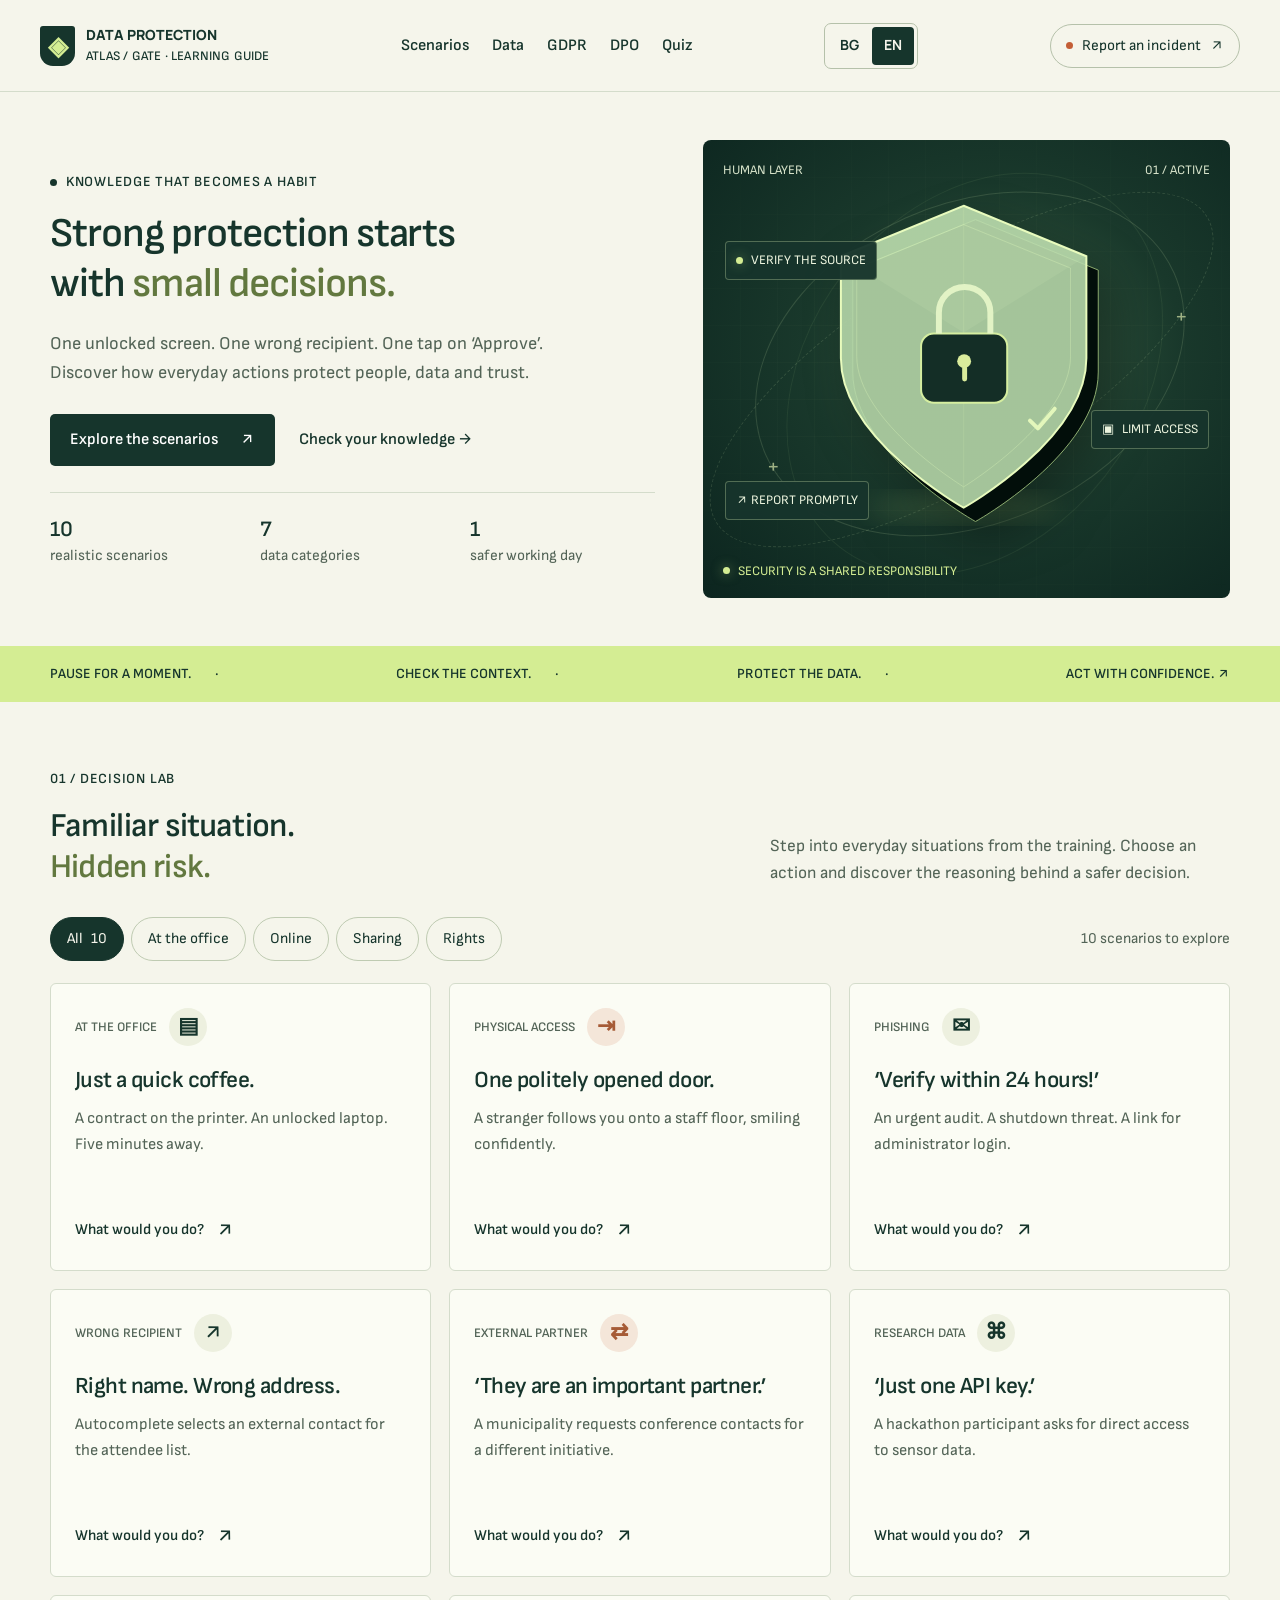
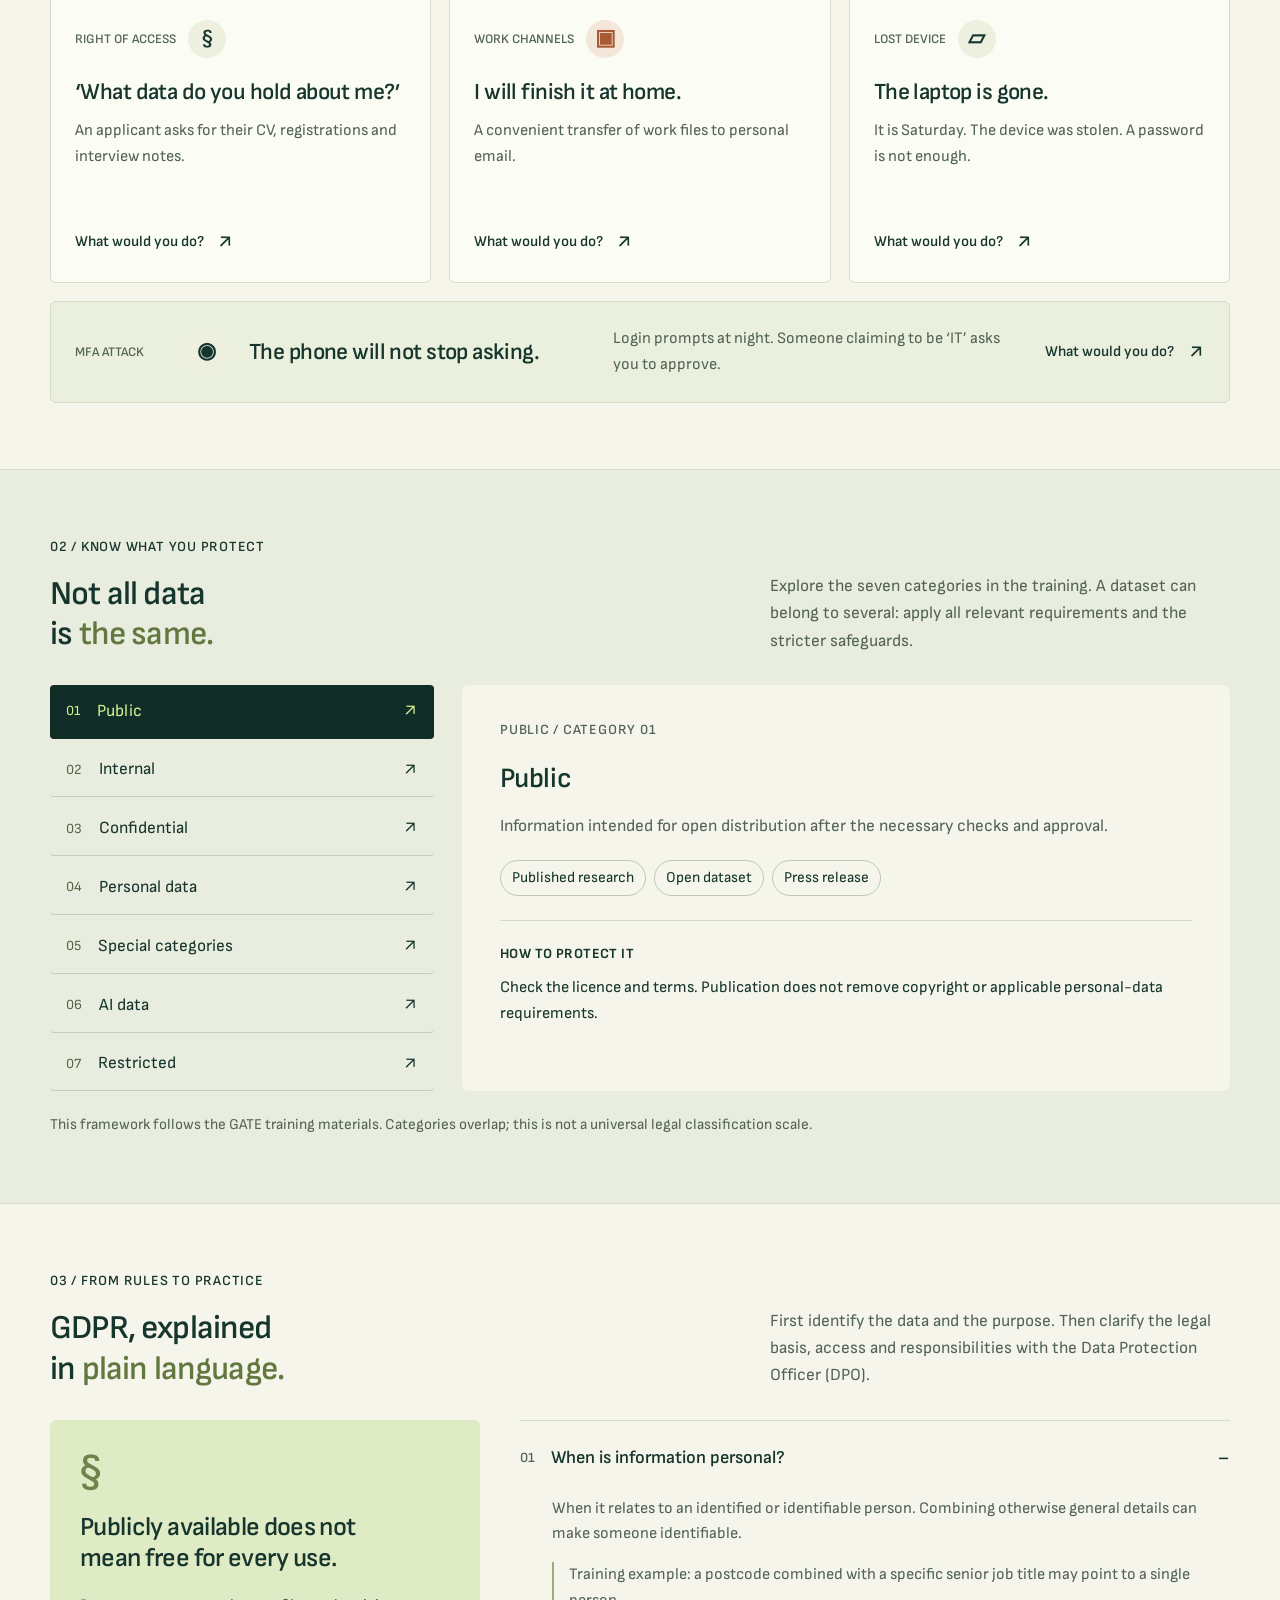
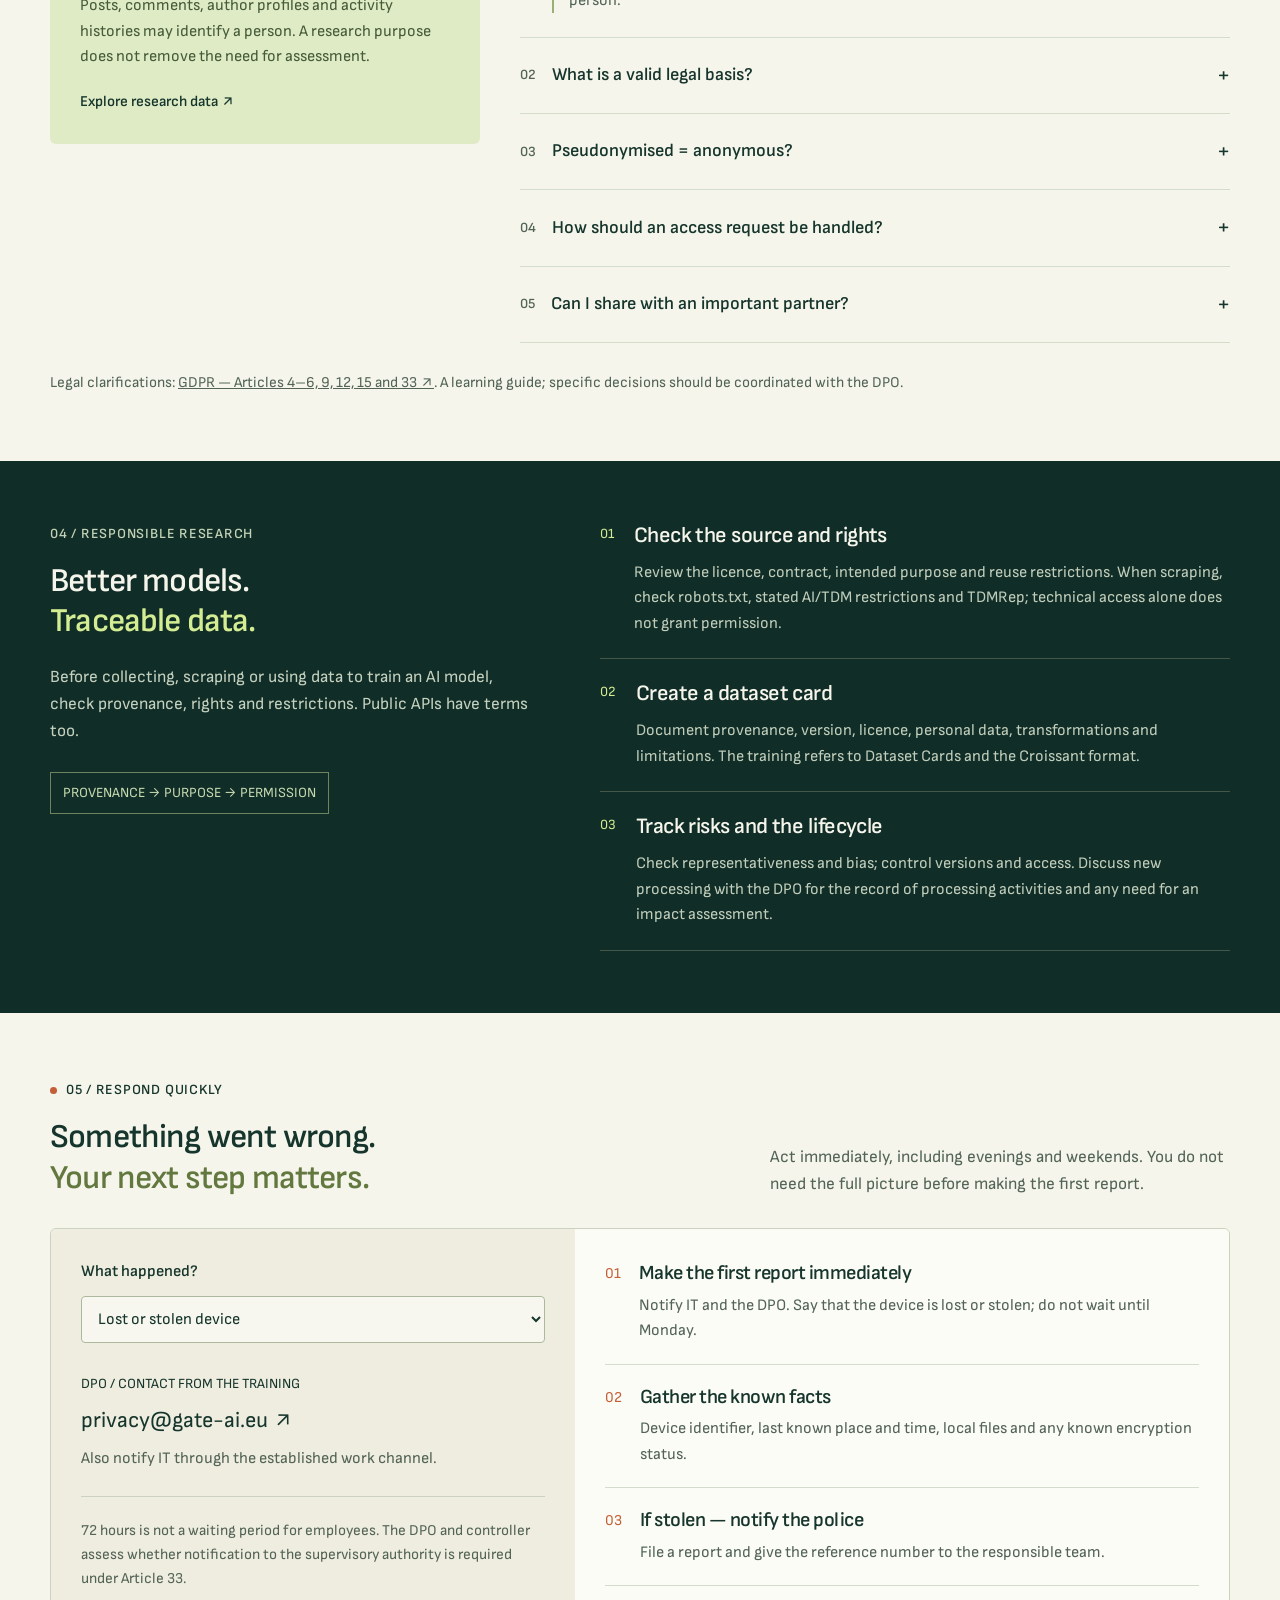
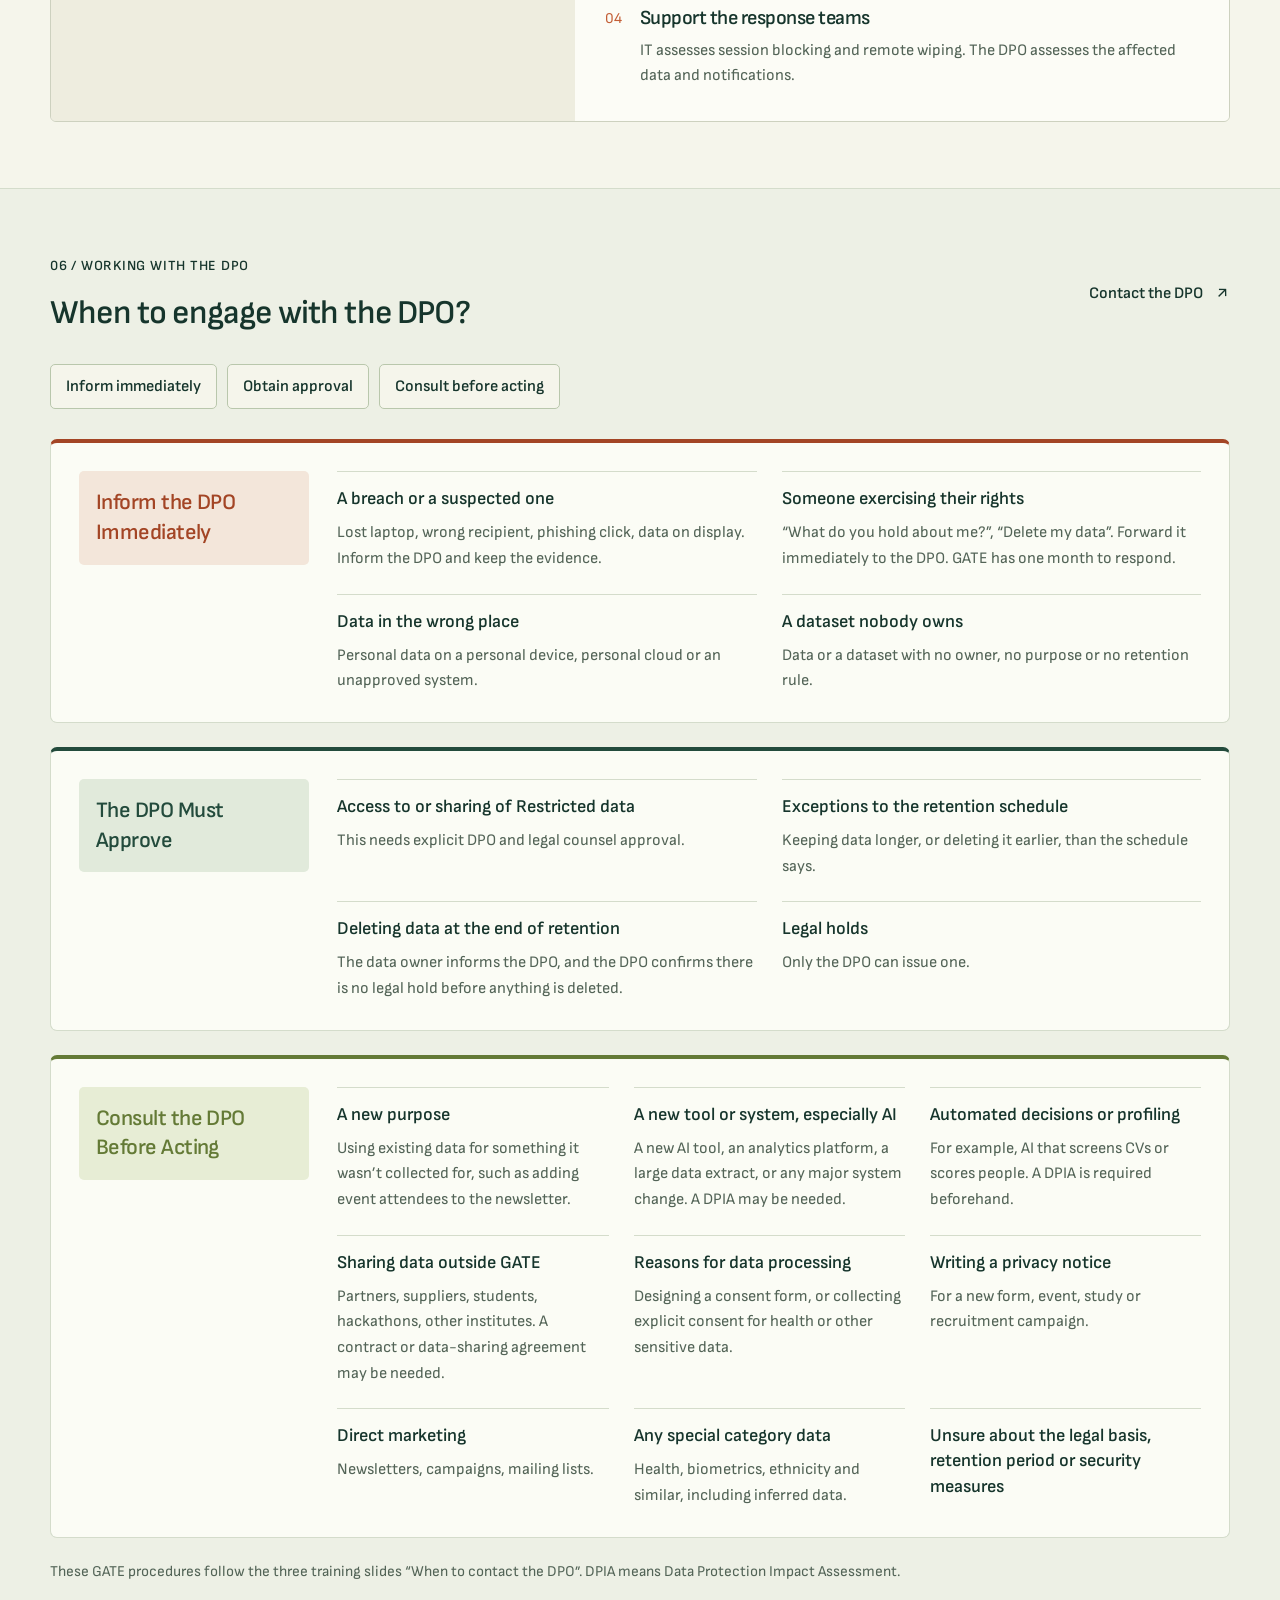
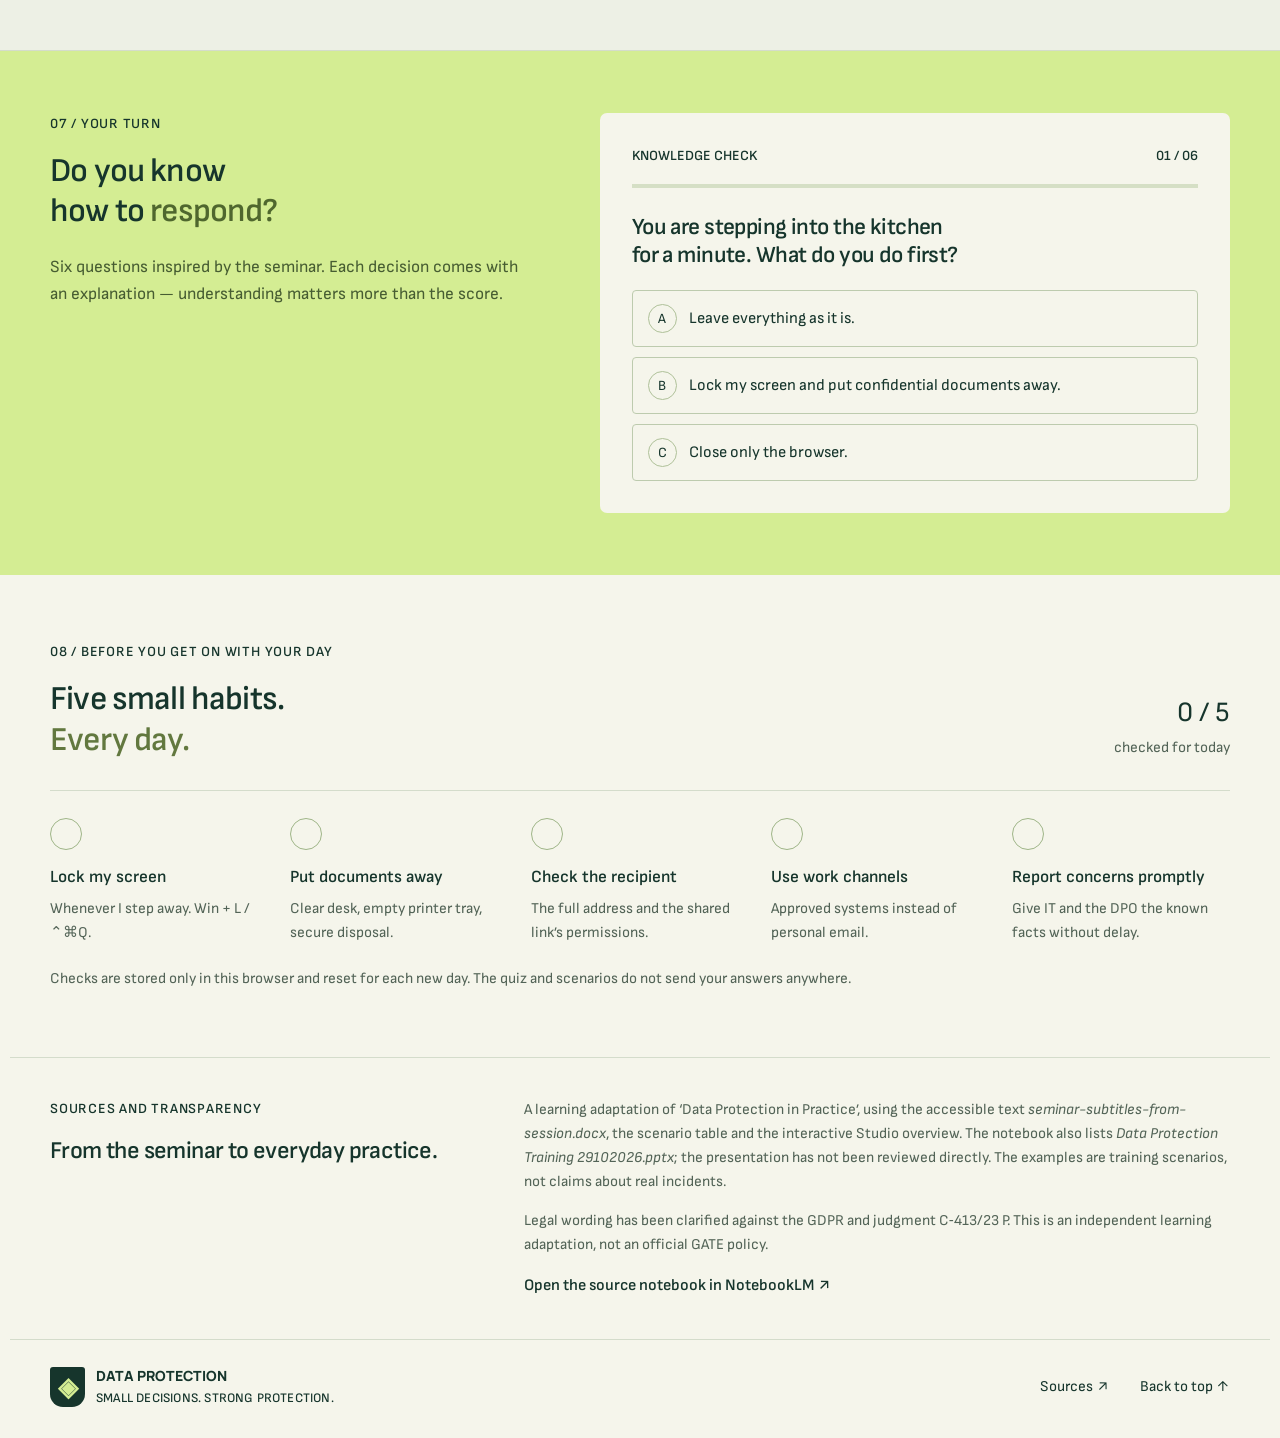
==== commit f1459955: "Add bilingual guidance on when to engage the DPO" ====
--- a/en/index.html
+++ b/en/index.html
@@ -2,7 +2,7 @@
 <html lang="en" data-other-language-url="../">
 <head>
   <meta charset="utf-8"><meta name="viewport" content="width=device-width, initial-scale=1">
-  <script src="../language.js"></script>
+  <script src="../language.js?v=3"></script>
   <meta name="theme-color" content="#122e29">
   <meta name="description" content="Data protection in practice: interactive scenarios, GDPR, classification, research data and incident response. Based on Data Protection in Practice.">
   <title>Data Protection Atlas — Small decisions. Strong protection.</title>
@@ -10,11 +10,11 @@
   <link rel="alternate" hreflang="bg" href="../"><link rel="alternate" hreflang="en" href="./">
   <link rel="preconnect" href="https://fonts.googleapis.com"><link rel="preconnect" href="https://fonts.gstatic.com" crossorigin>
   <link href="https://fonts.googleapis.com/css2?family=Manrope:wght@400;500;600;700;800&family=Sofia+Sans:wght@400;500;600;700;800;900&display=swap" rel="stylesheet">
-  <link rel="stylesheet" href="../style.css?v=2"><script src="../content-en.js?v=2" defer></script><script src="../app.js?v=2" defer></script>
+  <link rel="stylesheet" href="../style.css?v=3"><script src="../content-en.js?v=4" defer></script><script src="../app.js?v=2" defer></script>
 </head>
 <body>
 <a class="skip" href="#main">Skip to content</a><div id="reading-progress" aria-hidden="true"></div>
-<header class="header"><a class="brand" href="#" aria-label="Data Protection Atlas — home"><span class="brand-icon">◈</span><span>DATA PROTECTION<span class="brand-sub">ATLAS / GATE · LEARNING GUIDE</span></span></a><nav aria-label="Main navigation"><a href="#scenarios">Scenarios</a><a href="#classification">Data</a><a href="#principles">GDPR</a><a href="#quiz">Quiz</a></nav><div class="language-switch" role="group" aria-label="Language / Език"><a href="../" data-language="bg" lang="bg" aria-label="Български" >BG</a><a href="./" data-language="en" lang="en" aria-label="English" aria-current="page">EN</a></div><a class="header-incident" href="#incident"><span class="signal"></span> Report an incident <span>↗</span></a><button id="menu-toggle" aria-label="Open menu" aria-expanded="false">☰</button></header>
+<header class="header"><a class="brand" href="#" aria-label="Data Protection Atlas — home"><span class="brand-icon">◈</span><span>DATA PROTECTION<span class="brand-sub">ATLAS / GATE · LEARNING GUIDE</span></span></a><nav aria-label="Main navigation"><a href="#scenarios">Scenarios</a><a href="#classification">Data</a><a href="#principles">GDPR</a><a href="#dpo">DPO</a><a href="#quiz">Quiz</a></nav><div class="language-switch" role="group" aria-label="Language / Език"><a href="../?lang=bg" data-language="bg" lang="bg" aria-label="Български" >BG</a><a href="./" data-language="en" lang="en" aria-label="English" aria-current="page">EN</a></div><a class="header-incident" href="#incident"><span class="signal"></span> Report an incident <span>↗</span></a><button id="menu-toggle" aria-label="Open menu" aria-expanded="false">☰</button></header>
 <main id="main">
 <section class="hero wrap">
   <div class="hero-copy"><p class="eyebrow"><span class="tiny-dot"></span> KNOWLEDGE THAT BECOMES A HABIT</p><h1>Strong protection starts with <em>small decisions.</em></h1><p class="hero-description">One unlocked screen. One wrong recipient. One tap on ‘Approve’. Discover how everyday actions protect people, data and trust.</p><div class="hero-actions"><a class="button dark" href="#scenarios">Explore the scenarios <span>↗</span></a><a class="text-link" href="#quiz">Check your knowledge <span>→</span></a></div><div class="hero-meta"><span><b>10</b> realistic scenarios</span><span><b>7</b> data categories</span><span><b>1</b> safer working day</span></div></div>
@@ -32,8 +32,117 @@
 </div></div><p class="legal-source">Legal clarifications: <a href="https://eur-lex.europa.eu/eli/reg/2016/679/oj?locale=en" target="_blank" rel="noopener">GDPR — Articles 4–6, 9, 12, 15 and 33 ↗</a>. A learning guide; specific decisions should be coordinated with the DPO.</p></section>
 <section class="research-section" id="research"><div class="wrap research-layout"><div><p class="eyebrow">04 / RESPONSIBLE RESEARCH</p><h2>Better models.<br><em>Traceable data.</em></h2><p>Before collecting, scraping or using data to train an AI model, check provenance, rights and restrictions. Public APIs have terms too.</p><span class="research-stamp">PROVENANCE → PURPOSE → PERMISSION</span></div><div class="research-steps"><article><span>01</span><div><h3>Check the source and rights</h3><p>Review the licence, contract, intended purpose and reuse restrictions. When scraping, check robots.txt, stated AI/TDM restrictions and TDMRep; technical access alone does not grant permission.</p></div></article><article><span>02</span><div><h3>Create a dataset card</h3><p>Document provenance, version, licence, personal data, transformations and limitations. The training refers to Dataset Cards and the Croissant format.</p></div></article><article><span>03</span><div><h3>Track risks and the lifecycle</h3><p>Check representativeness and bias; control versions and access. Discuss new processing with the DPO for the record of processing activities and any need for an impact assessment.</p></div></article></div></div></section>
 <section class="section wrap" id="incident"><div class="section-heading"><div><p class="eyebrow"><span class="orange-dot"></span> 05 / RESPOND QUICKLY</p><h2>Something went wrong.<br><em>Your next step matters.</em></h2></div><p>Act immediately, including evenings and weekends. You do not need the full picture before making the first report.</p></div><div class="incident-box"><div class="incident-sidebar"><label for="incident-select">What happened?</label><select id="incident-select"><option value="device">Lost or stolen device</option><option value="email">Email sent to the wrong recipient</option><option value="phishing">Phishing or a disclosed password</option><option value="mfa">Unexpected MFA prompts</option></select><div class="contact-box"><span>DPO / CONTACT FROM THE TRAINING</span><a href="mailto:privacy@gate-ai.eu">privacy@gate-ai.eu ↗</a><p>Also notify IT through the established work channel.</p></div><p class="incident-caution">72 hours is not a waiting period for employees. The DPO and controller assess whether notification to the supervisory authority is required under Article 33.</p></div><ol id="incident-steps" class="incident-steps" aria-live="polite"></ol></div></section>
-<section class="quiz-section" id="quiz"><div class="wrap quiz-layout"><div class="quiz-intro"><p class="eyebrow">06 / YOUR TURN</p><h2>Do you know<br>how to <em>respond?</em></h2><p>Six questions inspired by the seminar. Each decision comes with an explanation — understanding matters more than the score.</p><div class="quiz-art" aria-hidden="true">?<span>✓</span></div></div><div id="quiz-content" class="quiz-content" aria-live="polite"></div></div></section>
-<section class="section wrap" id="habits"><div class="section-heading"><div><p class="eyebrow">07 / BEFORE YOU GET ON WITH YOUR DAY</p><h2>Five small habits.<br><em>Every day.</em></h2></div><div class="habit-counter"><span id="habit-number">0 / 5</span><span>checked for today</span></div></div><div class="habits"><label><input type="checkbox" data-habit="screen"><span class="check-visual"></span><span><b>Lock my screen</b><small>Whenever I step away. Win + L / ⌃⌘Q.</small></span></label><label><input type="checkbox" data-habit="paper"><span class="check-visual"></span><span><b>Put documents away</b><small>Clear desk, empty printer tray, secure disposal.</small></span></label><label><input type="checkbox" data-habit="recipient"><span class="check-visual"></span><span><b>Check the recipient</b><small>The full address and the shared link’s permissions.</small></span></label><label><input type="checkbox" data-habit="channel"><span class="check-visual"></span><span><b>Use work channels</b><small>Approved systems instead of personal email.</small></span></label><label><input type="checkbox" data-habit="report"><span class="check-visual"></span><span><b>Report concerns promptly</b><small>Give IT and the DPO the known facts without delay.</small></span></label></div><p class="small-note">Checks are stored only in this browser and reset for each new day. The quiz and scenarios do not send your answers anywhere.</p></section>
+<section class="dpo-section" id="dpo" aria-labelledby="dpo-title">
+  <div class="wrap">
+    <div class="section-heading dpo-heading">
+      <div>
+        <p class="eyebrow">06 / WORKING WITH THE DPO</p>
+        <h2 id="dpo-title">When to engage with the DPO?</h2>
+      </div>
+      <a class="text-link dpo-contact" href="mailto:privacy@gate-ai.eu">Contact the DPO <span aria-hidden="true">↗</span></a>
+    </div>
+    <nav class="dpo-jump-links" aria-label="When to engage with the DPO">
+      <a href="#dpo-immediate">Inform immediately</a>
+      <a href="#dpo-approval">Obtain approval</a>
+      <a href="#dpo-consult">Consult before acting</a>
+    </nav>
+
+    <div class="dpo-group dpo-immediate" id="dpo-immediate" aria-labelledby="dpo-immediate-title">
+      <div class="dpo-group-heading">
+        <h3 id="dpo-immediate-title">Inform the DPO Immediately</h3>
+      </div>
+      <div class="dpo-item-grid">
+        <article class="dpo-item" data-dpo-item="suspected-breach">
+          <h4>A breach or a suspected one</h4>
+          <p>Lost laptop, wrong recipient, phishing click, data on display. Inform the DPO and keep the evidence.</p>
+        </article>
+        <article class="dpo-item" data-dpo-item="individual-rights">
+          <h4>Someone exercising their rights</h4>
+          <p>“What do you hold about me?”, “Delete my data”. Forward it immediately to the DPO. GATE has one month to respond.</p>
+        </article>
+        <article class="dpo-item" data-dpo-item="wrong-place">
+          <h4>Data in the wrong place</h4>
+          <p>Personal data on a personal device, personal cloud or an unapproved system.</p>
+        </article>
+        <article class="dpo-item" data-dpo-item="unowned-dataset">
+          <h4>A dataset nobody owns</h4>
+          <p>Data or a dataset with no owner, no purpose or no retention rule.</p>
+        </article>
+      </div>
+    </div>
+
+    <div class="dpo-group dpo-approval" id="dpo-approval" aria-labelledby="dpo-approval-title">
+      <div class="dpo-group-heading">
+        <h3 id="dpo-approval-title">The DPO Must Approve</h3>
+      </div>
+      <div class="dpo-item-grid">
+        <article class="dpo-item" data-dpo-item="restricted-data">
+          <h4>Access to or sharing of Restricted data</h4>
+          <p>This needs explicit DPO and legal counsel approval.</p>
+        </article>
+        <article class="dpo-item" data-dpo-item="retention-exceptions">
+          <h4>Exceptions to the retention schedule</h4>
+          <p>Keeping data longer, or deleting it earlier, than the schedule says.</p>
+        </article>
+        <article class="dpo-item" data-dpo-item="end-of-retention">
+          <h4>Deleting data at the end of retention</h4>
+          <p>The data owner informs the DPO, and the DPO confirms there is no legal hold before anything is deleted.</p>
+        </article>
+        <article class="dpo-item" data-dpo-item="legal-holds">
+          <h4>Legal holds</h4>
+          <p>Only the DPO can issue one.</p>
+        </article>
+      </div>
+    </div>
+
+    <div class="dpo-group dpo-consult" id="dpo-consult" aria-labelledby="dpo-consult-title">
+      <div class="dpo-group-heading">
+        <h3 id="dpo-consult-title">Consult the DPO Before Acting</h3>
+      </div>
+      <div class="dpo-item-grid">
+        <article class="dpo-item" data-dpo-item="new-purpose">
+          <h4>A new purpose</h4>
+          <p>Using existing data for something it wasn’t collected for, such as adding event attendees to the newsletter.</p>
+        </article>
+        <article class="dpo-item" data-dpo-item="new-tool">
+          <h4>A new tool or system, especially AI</h4>
+          <p>A new AI tool, an analytics platform, a large data extract, or any major system change. A DPIA may be needed.</p>
+        </article>
+        <article class="dpo-item" data-dpo-item="automated-decisions">
+          <h4>Automated decisions or profiling</h4>
+          <p>For example, AI that screens CVs or scores people. A DPIA is required beforehand.</p>
+        </article>
+        <article class="dpo-item" data-dpo-item="external-sharing">
+          <h4>Sharing data outside GATE</h4>
+          <p>Partners, suppliers, students, hackathons, other institutes. A contract or data-sharing agreement may be needed.</p>
+        </article>
+        <article class="dpo-item" data-dpo-item="processing-basis">
+          <h4>Reasons for data processing</h4>
+          <p>Designing a consent form, or collecting explicit consent for health or other sensitive data.</p>
+        </article>
+        <article class="dpo-item" data-dpo-item="privacy-notice">
+          <h4>Writing a privacy notice</h4>
+          <p>For a new form, event, study or recruitment campaign.</p>
+        </article>
+        <article class="dpo-item" data-dpo-item="direct-marketing">
+          <h4>Direct marketing</h4>
+          <p>Newsletters, campaigns, mailing lists.</p>
+        </article>
+        <article class="dpo-item" data-dpo-item="special-categories">
+          <h4>Any special category data</h4>
+          <p>Health, biometrics, ethnicity and similar, including inferred data.</p>
+        </article>
+        <article class="dpo-item" data-dpo-item="uncertainty">
+          <h4>Unsure about the legal basis, retention period or security measures</h4>
+        </article>
+      </div>
+    </div>
+    <p class="small-note">These GATE procedures follow the three training slides “When to contact the DPO”. DPIA means Data Protection Impact Assessment.</p>
+  </div>
+</section>
+
+<section class="quiz-section" id="quiz"><div class="wrap quiz-layout"><div class="quiz-intro"><p class="eyebrow">07 / YOUR TURN</p><h2>Do you know<br>how to <em>respond?</em></h2><p>Six questions inspired by the seminar. Each decision comes with an explanation — understanding matters more than the score.</p><div class="quiz-art" aria-hidden="true">?<span>✓</span></div></div><div id="quiz-content" class="quiz-content" aria-live="polite"></div></div></section>
+<section class="section wrap" id="habits"><div class="section-heading"><div><p class="eyebrow">08 / BEFORE YOU GET ON WITH YOUR DAY</p><h2>Five small habits.<br><em>Every day.</em></h2></div><div class="habit-counter"><span id="habit-number">0 / 5</span><span>checked for today</span></div></div><div class="habits"><label><input type="checkbox" data-habit="screen"><span class="check-visual"></span><span><b>Lock my screen</b><small>Whenever I step away. Win + L / ⌃⌘Q.</small></span></label><label><input type="checkbox" data-habit="paper"><span class="check-visual"></span><span><b>Put documents away</b><small>Clear desk, empty printer tray, secure disposal.</small></span></label><label><input type="checkbox" data-habit="recipient"><span class="check-visual"></span><span><b>Check the recipient</b><small>The full address and the shared link’s permissions.</small></span></label><label><input type="checkbox" data-habit="channel"><span class="check-visual"></span><span><b>Use work channels</b><small>Approved systems instead of personal email.</small></span></label><label><input type="checkbox" data-habit="report"><span class="check-visual"></span><span><b>Report concerns promptly</b><small>Give IT and the DPO the known facts without delay.</small></span></label></div><p class="small-note">Checks are stored only in this browser and reset for each new day. The quiz and scenarios do not send your answers anywhere.</p></section>
 <section class="sources wrap" id="sources"><div><p class="eyebrow">SOURCES AND TRANSPARENCY</p><h3>From the seminar to everyday practice.</h3></div><div><p>A learning adaptation of ‘Data Protection in Practice’, using the accessible text <i>seminar-subtitles-from-session.docx</i>, the scenario table and the interactive Studio overview. The notebook also lists <i>Data Protection Training 29102026.pptx</i>; the presentation has not been reviewed directly. The examples are training scenarios, not claims about real incidents.</p><p>Legal wording has been clarified against the GDPR and judgment C‑413/23 P. This is an independent learning adaptation, not an official GATE policy.</p><a class="text-link" href="https://notebook.google.com/notebook/cb498f1d-897c-44f0-a179-e2a9420a075d" target="_blank" rel="noopener">Open the source notebook in NotebookLM ↗</a></div></section>
 </main><footer class="footer wrap"><a class="brand" href="#"><span class="brand-icon">◈</span><span>DATA PROTECTION<span class="brand-sub">SMALL DECISIONS. STRONG PROTECTION.</span></span></a><a href="#sources">Sources ↗</a><a href="#main">Back to top ↑</a></footer>
 <dialog id="scenario-dialog" aria-labelledby="dialog-title"><button class="dialog-close" aria-label="Close scenario">×</button><div id="scenario-content"></div></dialog>
--- a/style.css
+++ b/style.css
@@ -343,6 +343,149 @@
   .answer-option { padding: 12px; gap: 10px; }
   .feedback { padding: 16px; }
 }
+.dpo-section {
+  padding-block: 66px;
+  background: #edf0e5;
+  border-block: 1px solid var(--line);
+}
+.dpo-heading {
+  align-items: center;
+}
+.dpo-contact {
+  display: inline-flex;
+  align-items: center;
+  gap: 12px;
+  padding-block: 9px;
+  flex-shrink: 0;
+}
+.dpo-jump-links {
+  display: flex;
+  flex-wrap: wrap;
+  gap: 10px;
+  margin-bottom: 30px;
+}
+.dpo-jump-links a {
+  display: inline-flex;
+  align-items: center;
+  min-height: 44px;
+  padding: 9px 15px;
+  border: 1px solid #b9c7ac;
+  border-radius: 5px;
+  background: var(--paper);
+  font-size: 1rem;
+  font-weight: 600;
+}
+.dpo-jump-links a:hover {
+  background: #dfe8cf;
+}
+.dpo-group {
+  --dpo-accent: #a34525;
+  --dpo-heading-background: #f3e6da;
+  display: grid;
+  grid-template-columns: minmax(175px, .8fr) minmax(0, 3fr);
+  gap: 28px;
+  padding: 28px;
+  border: 1px solid var(--line);
+  border-top: 4px solid var(--dpo-accent);
+  border-radius: 7px;
+  background: #fbfcf5;
+}
+.dpo-group + .dpo-group {
+  margin-top: 24px;
+}
+.dpo-approval {
+  --dpo-accent: #234b3c;
+  --dpo-heading-background: #e1eadb;
+}
+.dpo-consult {
+  --dpo-accent: #647a36;
+  --dpo-heading-background: #e7edd5;
+}
+.dpo-group-heading h3 {
+  padding: 17px;
+  background: var(--dpo-heading-background);
+  color: var(--dpo-accent);
+  border-radius: 5px;
+  font-size: 1.375rem;
+  line-height: 1.35;
+  text-wrap: initial;
+}
+.dpo-item-grid {
+  display: grid;
+  grid-template-columns: repeat(2, minmax(0, 1fr));
+  align-content: start;
+  gap: 22px 25px;
+  min-width: 0;
+}
+.dpo-consult .dpo-item-grid {
+  grid-template-columns: repeat(3, minmax(0, 1fr));
+}
+.dpo-item {
+  padding-top: 14px;
+  border-top: 1px solid var(--line);
+  min-width: 0;
+}
+.dpo-item h4 {
+  margin: 0;
+  font-size: 1.125rem;
+  font-weight: 600;
+  line-height: 1.4;
+}
+.dpo-item p {
+  margin-top: 9px;
+  font-size: 1rem;
+  color: var(--muted);
+}
+@media (max-width: 1100px) {
+  .dpo-group {
+    grid-template-columns: minmax(165px, .8fr) minmax(0, 2.5fr);
+    padding: 24px;
+    gap: 24px;
+  }
+  .dpo-consult .dpo-item-grid {
+    grid-template-columns: repeat(2, minmax(0, 1fr));
+  }
+  .dpo-consult .dpo-item:last-child {
+    grid-column: 1 / -1;
+  }
+}
+@media (max-width: 800px) {
+  .dpo-group {
+    grid-template-columns: minmax(0, 1fr);
+    gap: 22px;
+  }
+}
+@media (max-width: 700px) {
+  .dpo-section {
+    padding-block: 48px;
+  }
+  .dpo-contact {
+    margin-top: 15px;
+  }
+  .dpo-jump-links {
+    gap: 9px;
+    margin-bottom: 25px;
+  }
+  .dpo-jump-links a {
+    font-size: .9375rem;
+    padding-inline: 12px;
+  }
+  .dpo-group {
+    padding: 21px;
+  }
+  .dpo-group-heading h3 {
+    font-size: 1.25rem;
+    padding: 15px;
+  }
+  .dpo-item-grid,
+  .dpo-consult .dpo-item-grid {
+    grid-template-columns: minmax(0, 1fr);
+    gap: 21px;
+  }
+  .dpo-consult .dpo-item:last-child {
+    grid-column: auto;
+  }
+}
 @media (prefers-reduced-motion: reduce) {
   html { scroll-behavior: auto; }
   *, *:before, *:after { animation: none !important; transition: none !important; }
